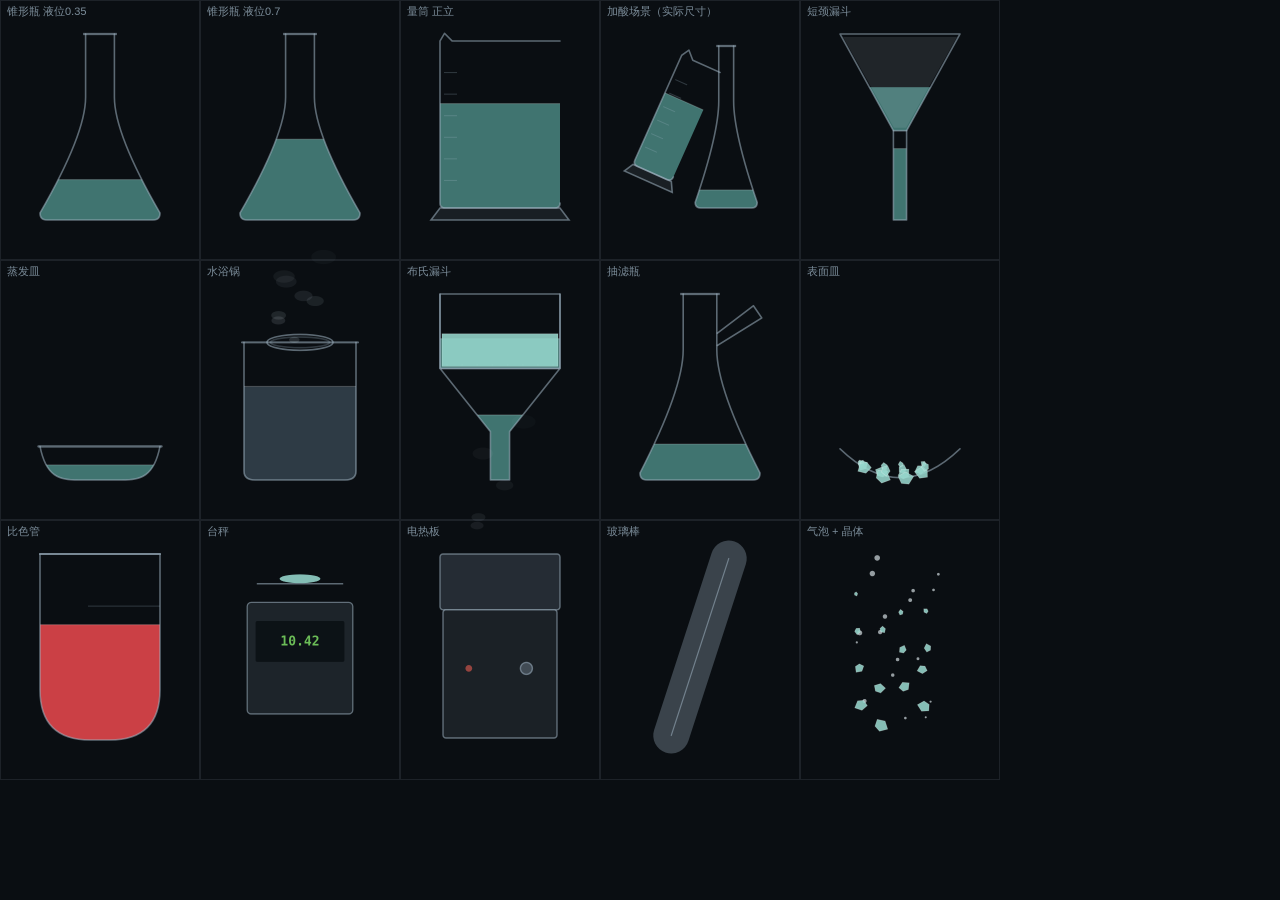
==== _glassware-test.html @ 136e5dd2 "修正玻璃仪器的形状与全部场景构图 按逐件放大的自检页核出九处错误，其中三处是真 bug：  形状   · 锥形瓶：肩部是硬折角；改为平滑圆肩，侧壁近直、平底   · 量筒：管口做成左右对称的 V 形缺" ====
<!DOCTYPE html>
<html lang="zh-CN">
<head>
<meta charset="UTF-8">
<title>璃器皿自检</title>
<style>
  body { margin:0; background:#0a0e12; color:#dde5ec; font-family:"PingFang SC",sans-serif; }
  canvas { display:block; }
</style>
</head>
<body>
<canvas id="cv"></canvas>
<script type="module">
import * as G from './js/glassware.js';

const COLS = 5, CELL_W = 200, CELL_H = 260, ROWS = 3;
const cv = document.getElementById('cv');
const dpr = 2;
cv.width = COLS * CELL_W * dpr;
cv.height = ROWS * CELL_H * dpr;
cv.style.width = (COLS * CELL_W) + 'px';
cv.style.height = (ROWS * CELL_H) + 'px';
const ctx = cv.getContext('2d');
ctx.setTransform(dpr, 0, 0, dpr, 0, 0);
ctx.fillStyle = '#0a0e12';
ctx.fillRect(0, 0, COLS * CELL_W, ROWS * CELL_H);

const LIQ = [110, 200, 190, 0.55];

// 每格画一个器皿：坐标系原点挪到格子左上角
const items = [
  ['锥形瓶 液位0.35', (c, b) => G.conicalFlask(c, b, { liquid: LIQ, level: 0.35 })],
  ['锥形瓶 液位0.7',  (c, b) => G.conicalFlask(c, b, { liquid: LIQ, level: 0.7 })],
  ['量筒 正立',        (c, b) => G.cylinder(c, b, { liquid: LIQ, level: 0.6 })],
  ['加酸场景（实际尺寸）', (c, b) => {
    // 复刻 sims/mohr-salt.js 里 'pour' 那一步的构图与尺寸
    c.save();
    c.translate(b.x + b.w * 0.30, b.y + b.h * 0.46);
    c.rotate(0.42);
    G.cylinder(c, { x: -21, y: -68, w: 42, h: 136 }, { liquid: LIQ, level: 0.62 });
    c.restore();
    G.conicalFlask(c, { x: b.x + b.w * 0.46, y: b.y + 12, w: 62, h: b.h - 24 },
      { liquid: LIQ, level: 0.18 });
  }],
  ['短颈漏斗',         (c, b) => G.funnel(c, b, { liquid: LIQ, level: 0.45, stemLevel: 0.8 })],

  ['蒸发皿',           (c, b) => G.evapDish(c, b, { liquid: LIQ, level: 0.45 })],
  ['水浴锅',           (c, b) => G.waterBath(c, b, { steam: 0.7, t: 1.2, ringW: b.w * 0.55 })],
  ['布氏漏斗',         (c, b) => G.buchner(c, b, { liquid: LIQ, level: 0.4, cake: 0.65, cakeColor: G.MOHR_CRYSTAL_COLOR, dropColor: LIQ, dripping: true })],
  ['抽滤瓶',           (c, b) => G.suctionFlask(c, b, { liquid: LIQ, level: 0.3 })],
  ['表面皿',           (c, b) => G.watchGlass(c, b, { crystal: 0.8, crystalColor: G.MOHR_CRYSTAL_COLOR, t: 1 })],

  ['比色管',           (c, b) => G.comparisonTube(c, b, { liquid: [203, 64, 69, 1], level: 0.62 })],
  ['台秤',             (c, b) => G.balance(c, b, { item: true, itemColor: G.MOHR_CRYSTAL_COLOR, reading: '10.42', tone: 'good' })],
  ['电热板',           (c, b) => G.hotplate(c, b, { heat: 0.8, steam: 0.4, t: 1 })],
  ['玻璃棒',           (c, b) => G.stirringRod(c, b, { angle: 18 })],
  ['气泡 + 晶体',      (c, b) => { G.bubbles(c, b, 1.5, 0.9);
                                   G.crystals(c, { x: b.x + 10, y: b.y + 10, w: b.w - 20, h: b.h - 20 }, 1.5, 0.7, { color: G.MOHR_CRYSTAL_COLOR }); }],
];

items.forEach(([name, fn], i) => {
  const col = i % COLS, row = (i / COLS) | 0;
  const ox = col * CELL_W, oy = row * CELL_H;
  ctx.save();
  ctx.translate(ox, oy);
  // 格子边框
  ctx.strokeStyle = 'rgba(160,180,196,0.12)';
  ctx.strokeRect(0.5, 0.5, CELL_W - 1, CELL_H - 1);
  ctx.font = '11px "PingFang SC", sans-serif';
  ctx.fillStyle = '#7b8c99';
  ctx.textAlign = 'left';
  ctx.fillText(name, 7, 15);
  // 器皿画在格子中下部
  fn(ctx, { x: 40, y: 34, w: CELL_W - 80, h: CELL_H - 74 });
  ctx.restore();
});
</script>
</body>
</html>
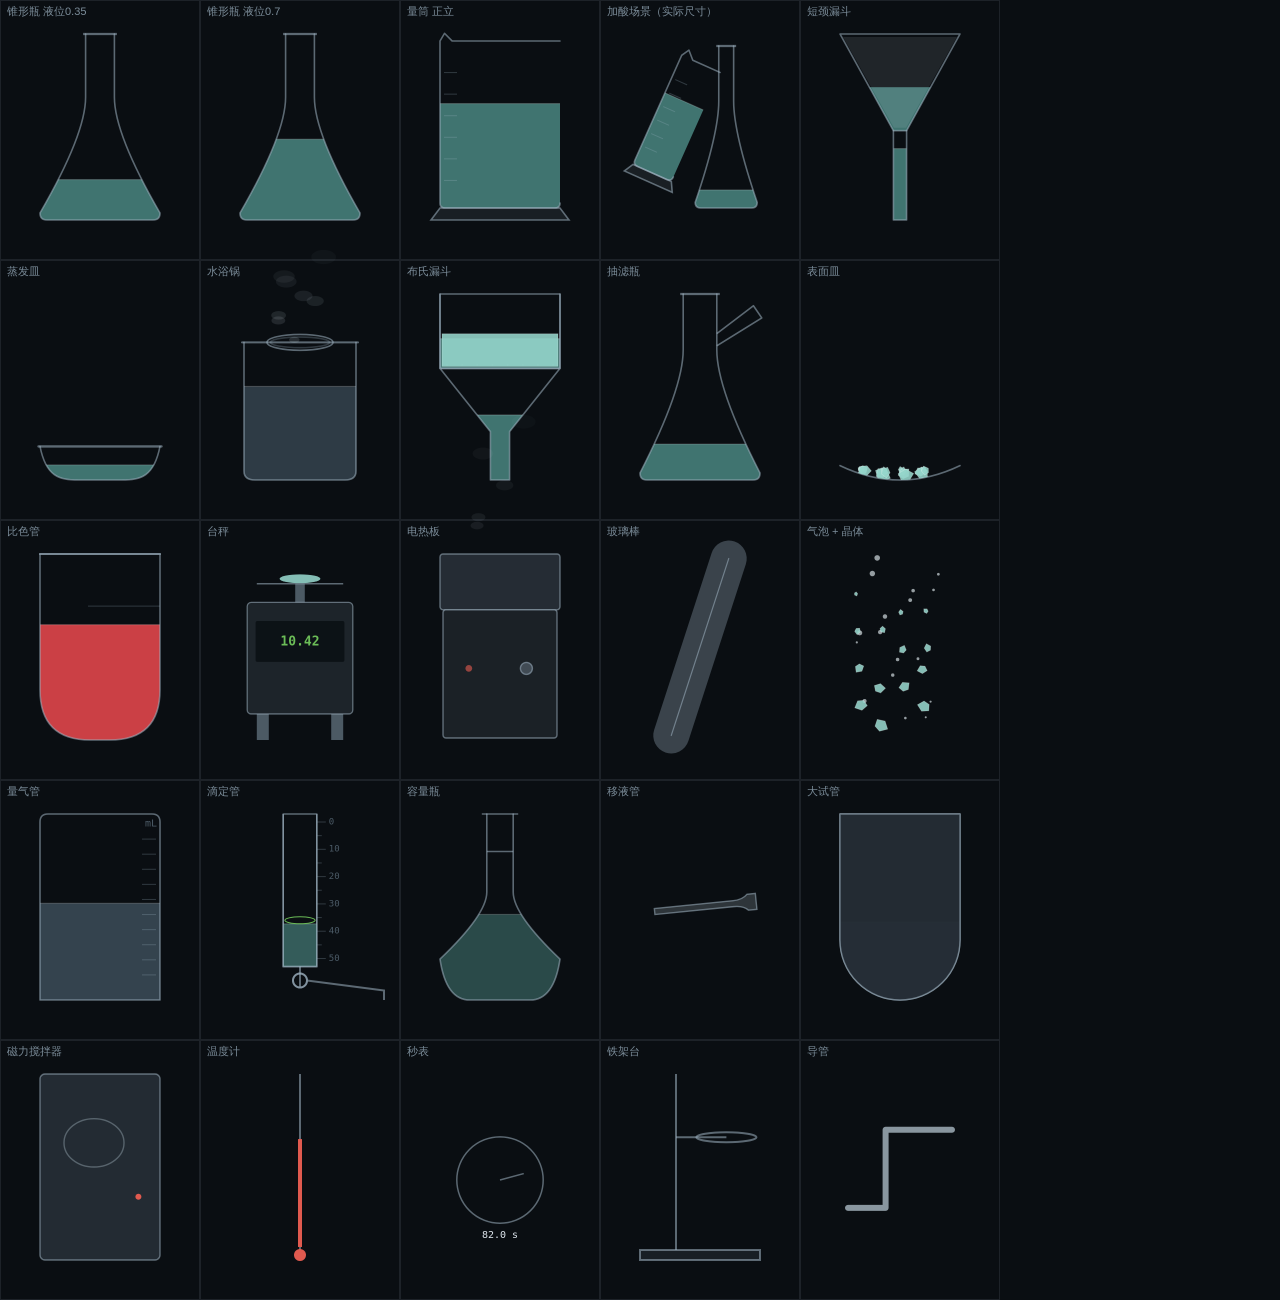
==== commit 6717e210: "补齐 4 个课程实验过程型模拟器，工作台达 23 个 新增（按真实课件逐步还原，均含三层视图与练习模式复盘）： - magnesium-molar  实验二十一 置换法测定镁的摩尔质量 - kinet" ====
--- a/_glassware-test.html
+++ b/_glassware-test.html
@@ -2,7 +2,7 @@
 <html lang="zh-CN">
 <head>
 <meta charset="UTF-8">
-<title>璃器皿自检</title>
+<title>玻璃器皿自检</title>
 <style>
   body { margin:0; background:#0a0e12; color:#dde5ec; font-family:"PingFang SC",sans-serif; }
   canvas { display:block; }
@@ -13,17 +13,9 @@
 <script type="module">
 import * as G from './js/glassware.js';
 
-const COLS = 5, CELL_W = 200, CELL_H = 260, ROWS = 3;
+const COLS = 5, CELL_W = 200, CELL_H = 260;
 const cv = document.getElementById('cv');
 const dpr = 2;
-cv.width = COLS * CELL_W * dpr;
-cv.height = ROWS * CELL_H * dpr;
-cv.style.width = (COLS * CELL_W) + 'px';
-cv.style.height = (ROWS * CELL_H) + 'px';
-const ctx = cv.getContext('2d');
-ctx.setTransform(dpr, 0, 0, dpr, 0, 0);
-ctx.fillStyle = '#0a0e12';
-ctx.fillRect(0, 0, COLS * CELL_W, ROWS * CELL_H);
 
 const LIQ = [110, 200, 190, 0.55];
 
@@ -56,8 +48,30 @@
   ['玻璃棒',           (c, b) => G.stirringRod(c, b, { angle: 18 })],
   ['气泡 + 晶体',      (c, b) => { G.bubbles(c, b, 1.5, 0.9);
                                    G.crystals(c, { x: b.x + 10, y: b.y + 10, w: b.w - 20, h: b.h - 20 }, 1.5, 0.7, { color: G.MOHR_CRYSTAL_COLOR }); }],
+  ['量气管',            (c, b) => G.gasMeasuringTube(c, b, { liquid: [150, 190, 215, 0.30], level: 0.52 })],
+  ['滴定管',            (c, b) => G.burette(c, b, { liquid: [110, 200, 190, 0.42], level: 0.28 })],
+  ['容量瓶',            (c, b) => G.volumetricFlask(c, b, { liquid: [110, 200, 190, 0.32], level: 0.46 })],
+  ['移液管',            (c, b) => G.pipette(c, b, { angle: -0.10 })],
+  ['大试管',            (c, b) => G.testTube(c, b, { liquid: [150, 190, 215, 0.30], level: 0.42 })],
+  ['磁力搅拌器',        (c, b) => G.stirPlate(c, b)],
+  ['温度计',            (c, b) => G.thermometer(c, b)],
+  ['秒表',              (c, b) => G.stopwatch(c, b, { text: '82.0 s' })],
+  ['铁架台',            (c, b) => G.retortStand(c, b, { clamp: { x: b.x + b.w * 0.72, y: b.y + b.h * 0.34, radius: b.w * 0.25 } })],
+  ['导管',              (c, b) => G.tubing(c, [
+    [b.x + 8, b.y + b.h * 0.72], [b.x + b.w * 0.38, b.y + b.h * 0.72],
+    [b.x + b.w * 0.38, b.y + b.h * 0.30], [b.x + b.w - 8, b.y + b.h * 0.30],
+  ], { width: 6 })],
 ];
 
+const ROWS = Math.ceil(items.length / COLS);
+cv.width = COLS * CELL_W * dpr;
+cv.height = ROWS * CELL_H * dpr;
+cv.style.width = (COLS * CELL_W) + 'px';
+cv.style.height = (ROWS * CELL_H) + 'px';
+const ctx = cv.getContext('2d');
+ctx.setTransform(dpr, 0, 0, dpr, 0, 0);
+ctx.fillStyle = '#0a0e12';
+ctx.fillRect(0, 0, COLS * CELL_W, ROWS * CELL_H);
 items.forEach(([name, fn], i) => {
   const col = i % COLS, row = (i / COLS) | 0;
   const ox = col * CELL_W, oy = row * CELL_H;
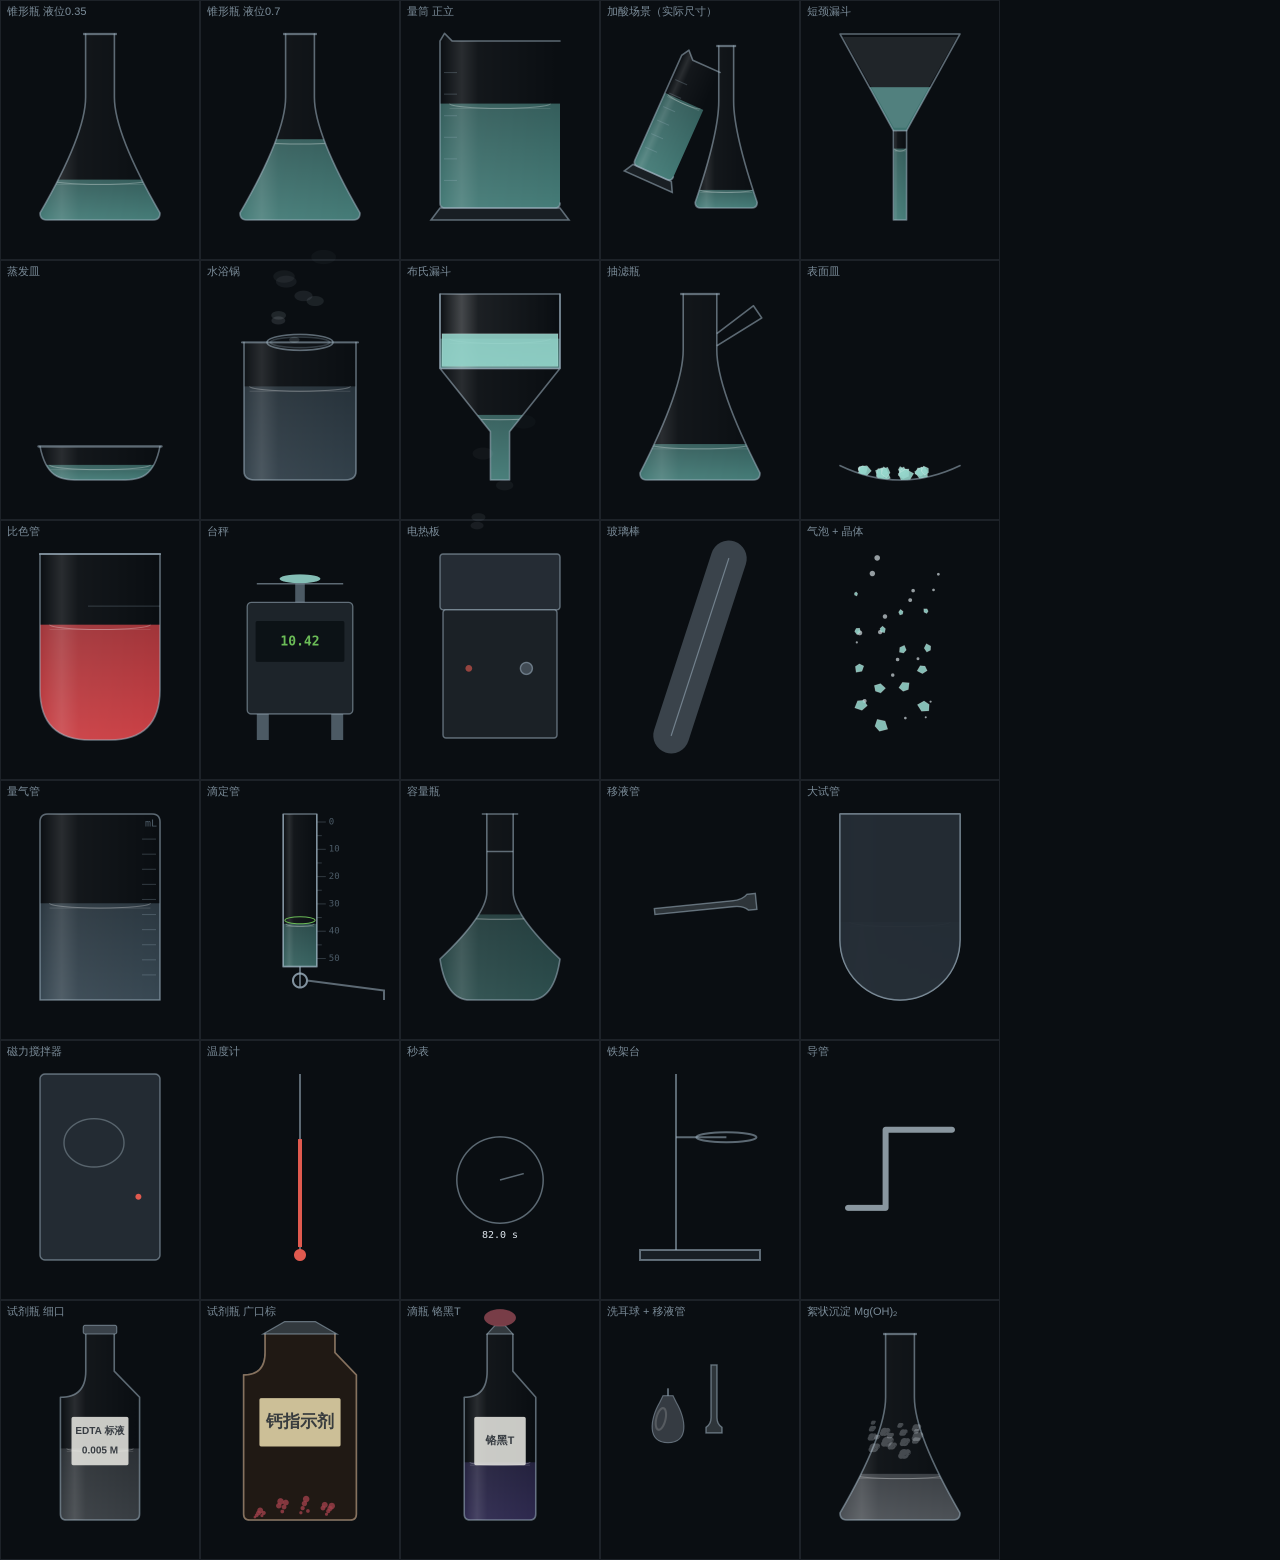
==== commit dace5847: "新增实验 06 水硬度的过程型模拟器 water-hardness，工作台达 24 个 - chem.js：水硬度计量内核（EDTA 标定、两硬度差减、MgO 换算 ×0.7186、德国度分级、金属指" ====
--- a/_glassware-test.html
+++ b/_glassware-test.html
@@ -61,6 +61,22 @@
     [b.x + 8, b.y + b.h * 0.72], [b.x + b.w * 0.38, b.y + b.h * 0.72],
     [b.x + b.w * 0.38, b.y + b.h * 0.30], [b.x + b.w - 8, b.y + b.h * 0.30],
   ], { width: 6 })],
+
+  ['试剂瓶 细口',      (c, b) => G.reagentBottle(c, b, {
+    liquid: [222, 232, 240, 0.20], level: 0.62, label: ['EDTA 标液', '0.005 M'] })],
+  ['试剂瓶 广口棕',    (c, b) => G.reagentBottle(c, b, {
+    shape: 'wide', solid: [168, 62, 84, 0.78], level: 0.45,
+    label: ['钙指示剂'], labelTone: 'amber', cap: 'stopper', brown: true })],
+  ['滴瓶 铬黑T',       (c, b) => G.reagentBottle(c, b, {
+    shape: 'drop', liquid: [70, 60, 120, 0.55], level: 0.50, label: ['铬黑T'] })],
+  ['洗耳球 + 移液管',  (c, b) => {
+    G.washBulb(c, { x: b.x + 6, y: b.y + b.h * 0.30, w: 44, h: 53 }, { squeeze: 0.4 });
+    G.pipette(c, { x: b.x + 34, y: b.y + b.h * 0.26, w: b.w - 40, h: 26 }, { angle: Math.PI / 2 });
+  }],
+  ['絮状沉淀 Mg(OH)₂', (c, b) => {
+    G.conicalFlask(c, b, { liquid: [214, 220, 228, 0.30], level: 0.40 });
+    G.precipitateFlocs(c, { x: b.x + b.w * 0.22, y: b.y + b.h * 0.42, w: b.w * 0.56, h: b.h * 0.52 }, 1.5, 0.8);
+  }],
 ];
 
 const ROWS = Math.ceil(items.length / COLS);
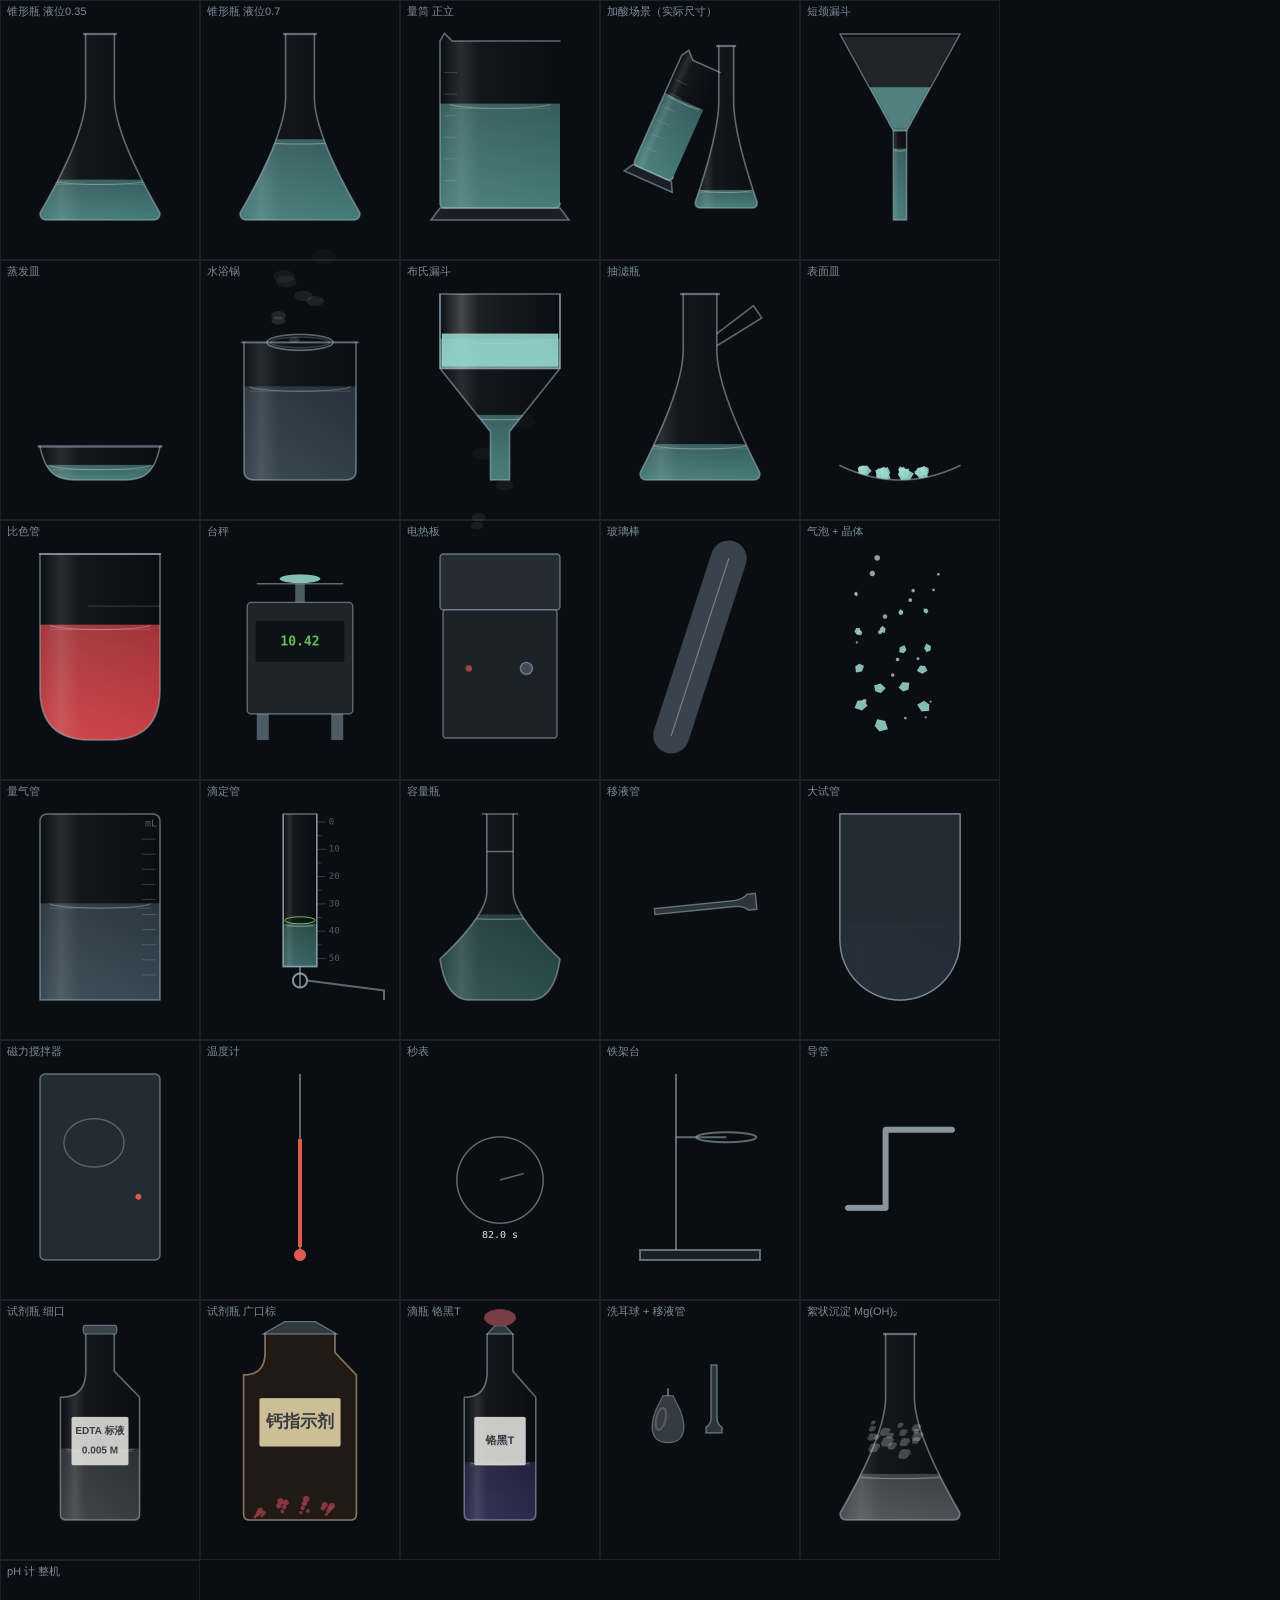
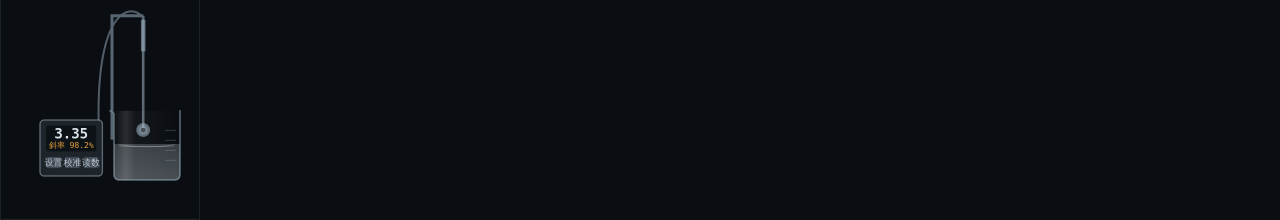
==== commit 793f97d7: "新增实验 07 pH 法测醋酸电离常数的过程型模拟器 ph-acetic，工作台达 25 个 - chem.js：NaOH 标定、HAc 浓度、精确电离平衡、Ka 反算（含近似式对比）、pH 计读数模" ====
--- a/_glassware-test.html
+++ b/_glassware-test.html
@@ -77,6 +77,10 @@
     G.conicalFlask(c, b, { liquid: [214, 220, 228, 0.30], level: 0.40 });
     G.precipitateFlocs(c, { x: b.x + b.w * 0.22, y: b.y + b.h * 0.42, w: b.w * 0.56, h: b.h * 0.52 }, 1.5, 0.8);
   }],
+  ['pH 计 整机', (c, b) => {
+    G.beaker(c, { x: b.x + 74, y: b.y + b.h - 92, w: 66, h: 92 }, { liquid: [214, 226, 238, 0.28], level: 0.52 });
+    G.phMeter(c, { x: b.x, y: b.y + 4, w: b.w, h: b.h - 8 }, { reading: '3.35', slopePct: 98.2, bulbY: b.y + b.h - 46 });
+  }],
 ];
 
 const ROWS = Math.ceil(items.length / COLS);
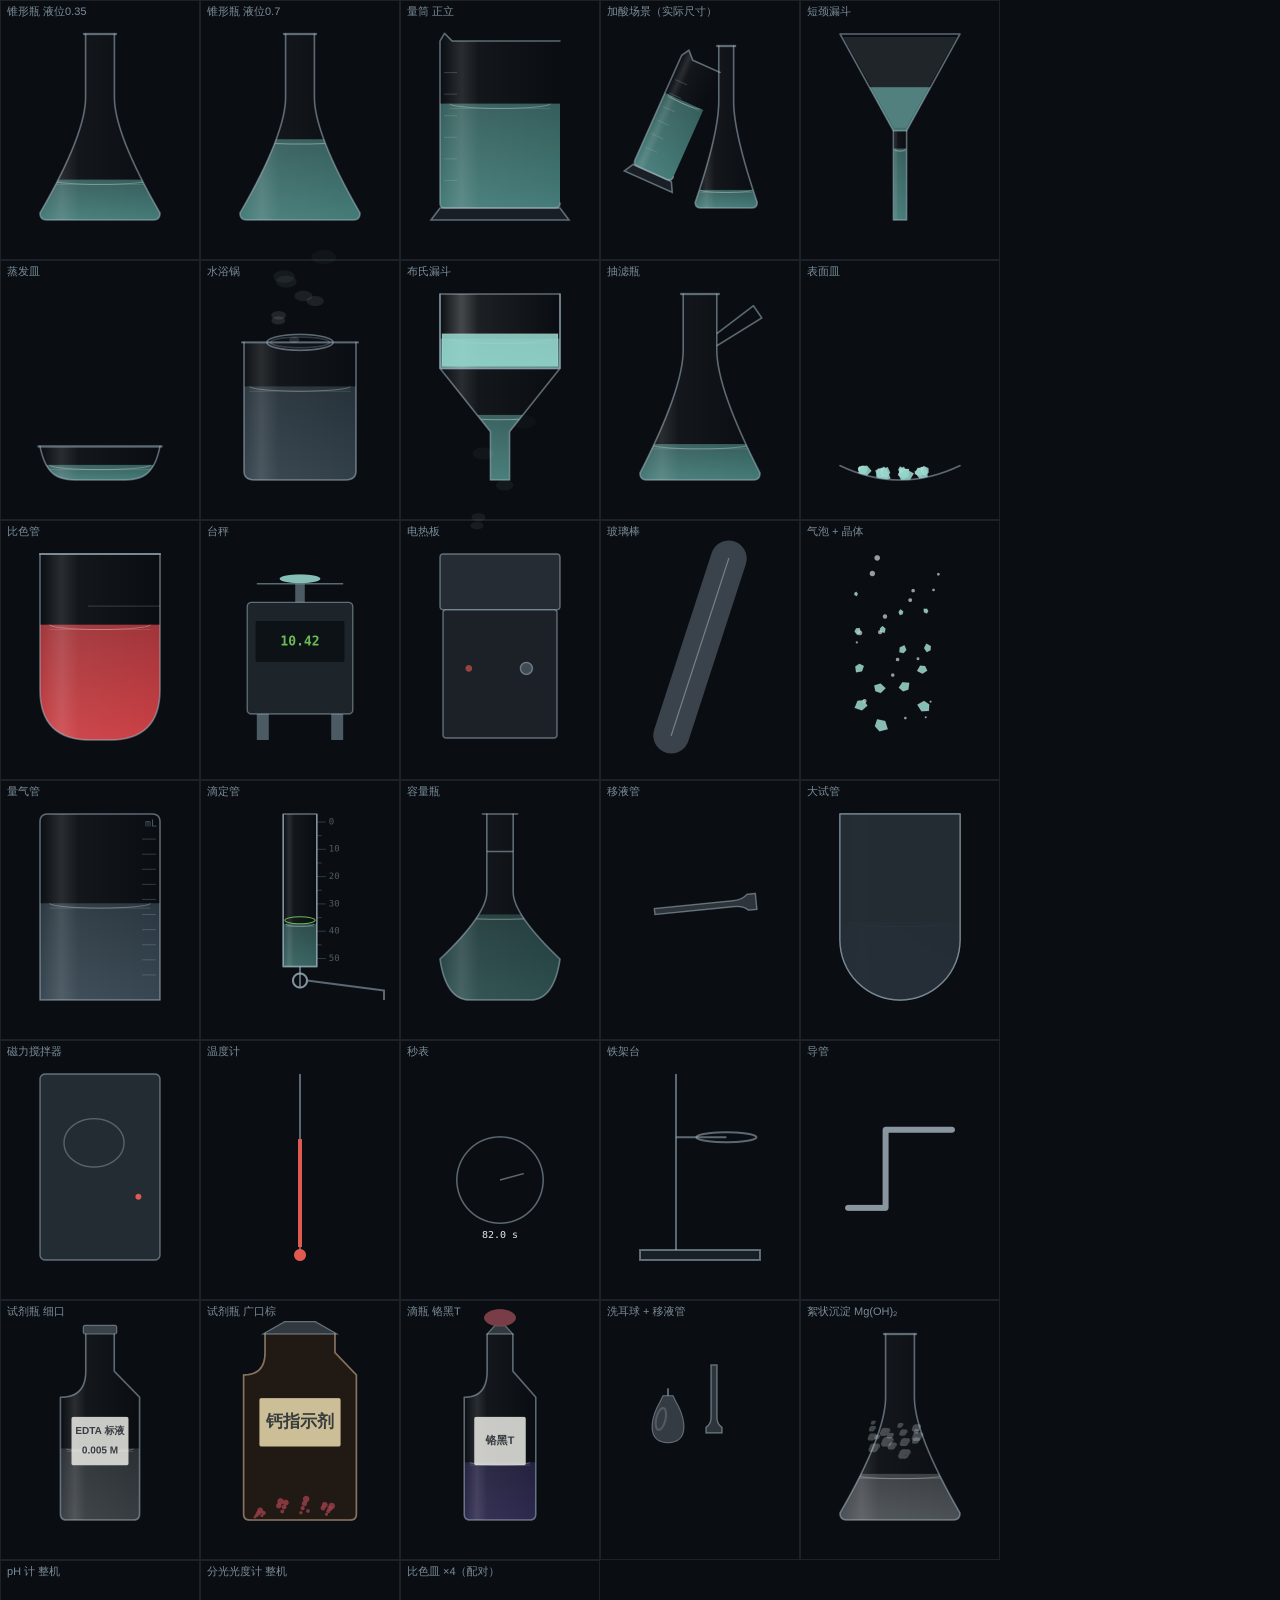
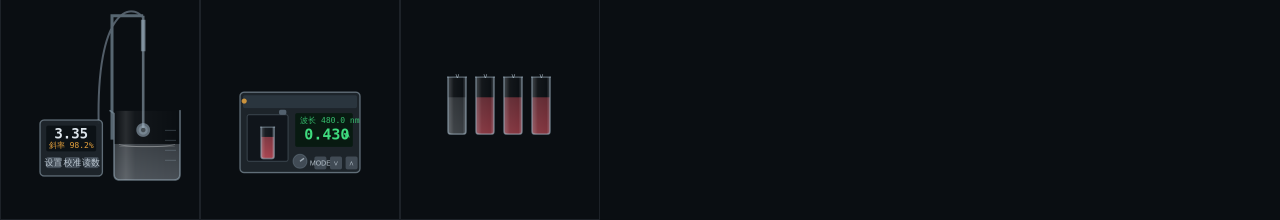
==== commit 184bd5f9: "新增实验 09 Fe³⁺ 含量测定的过程型模拟器 fe3-spec，工作台达 26 个 - chem.js：标准系列、教学标定谱形、临界 pH（14+⅓·lg(Ksp/[Fe³⁺])）、linearF" ====
--- a/_glassware-test.html
+++ b/_glassware-test.html
@@ -81,6 +81,16 @@
     G.beaker(c, { x: b.x + 74, y: b.y + b.h - 92, w: 66, h: 92 }, { liquid: [214, 226, 238, 0.28], level: 0.52 });
     G.phMeter(c, { x: b.x, y: b.y + 4, w: b.w, h: b.h - 8 }, { reading: '3.35', slopePct: 98.2, bulbY: b.y + b.h - 46 });
   }],
+  ['分光光度计 整机', (c, b) => G.spectrophotometer(c,
+    { x: b.x, y: b.y + b.h * 0.24, w: b.w, h: b.h * 0.72 },
+    { wavelength: 480, reading: '0.430', cell: [214, 78, 92, 0.7] })],
+  ['比色皿 ×4（配对）', (c, b) => {
+    const y0 = b.y + b.h * 0.42;
+    for (let i = 0; i < 4; i++) {
+      G.cuvette(c, { x: b.x + 8 + i * 28, y: y0, w: 18, h: 62 },
+        { liquid: i === 0 ? [225, 232, 238, 0.2] : [214, 78, 92, 0.55] });
+    }
+  }],
 ];
 
 const ROWS = Math.ceil(items.length / COLS);
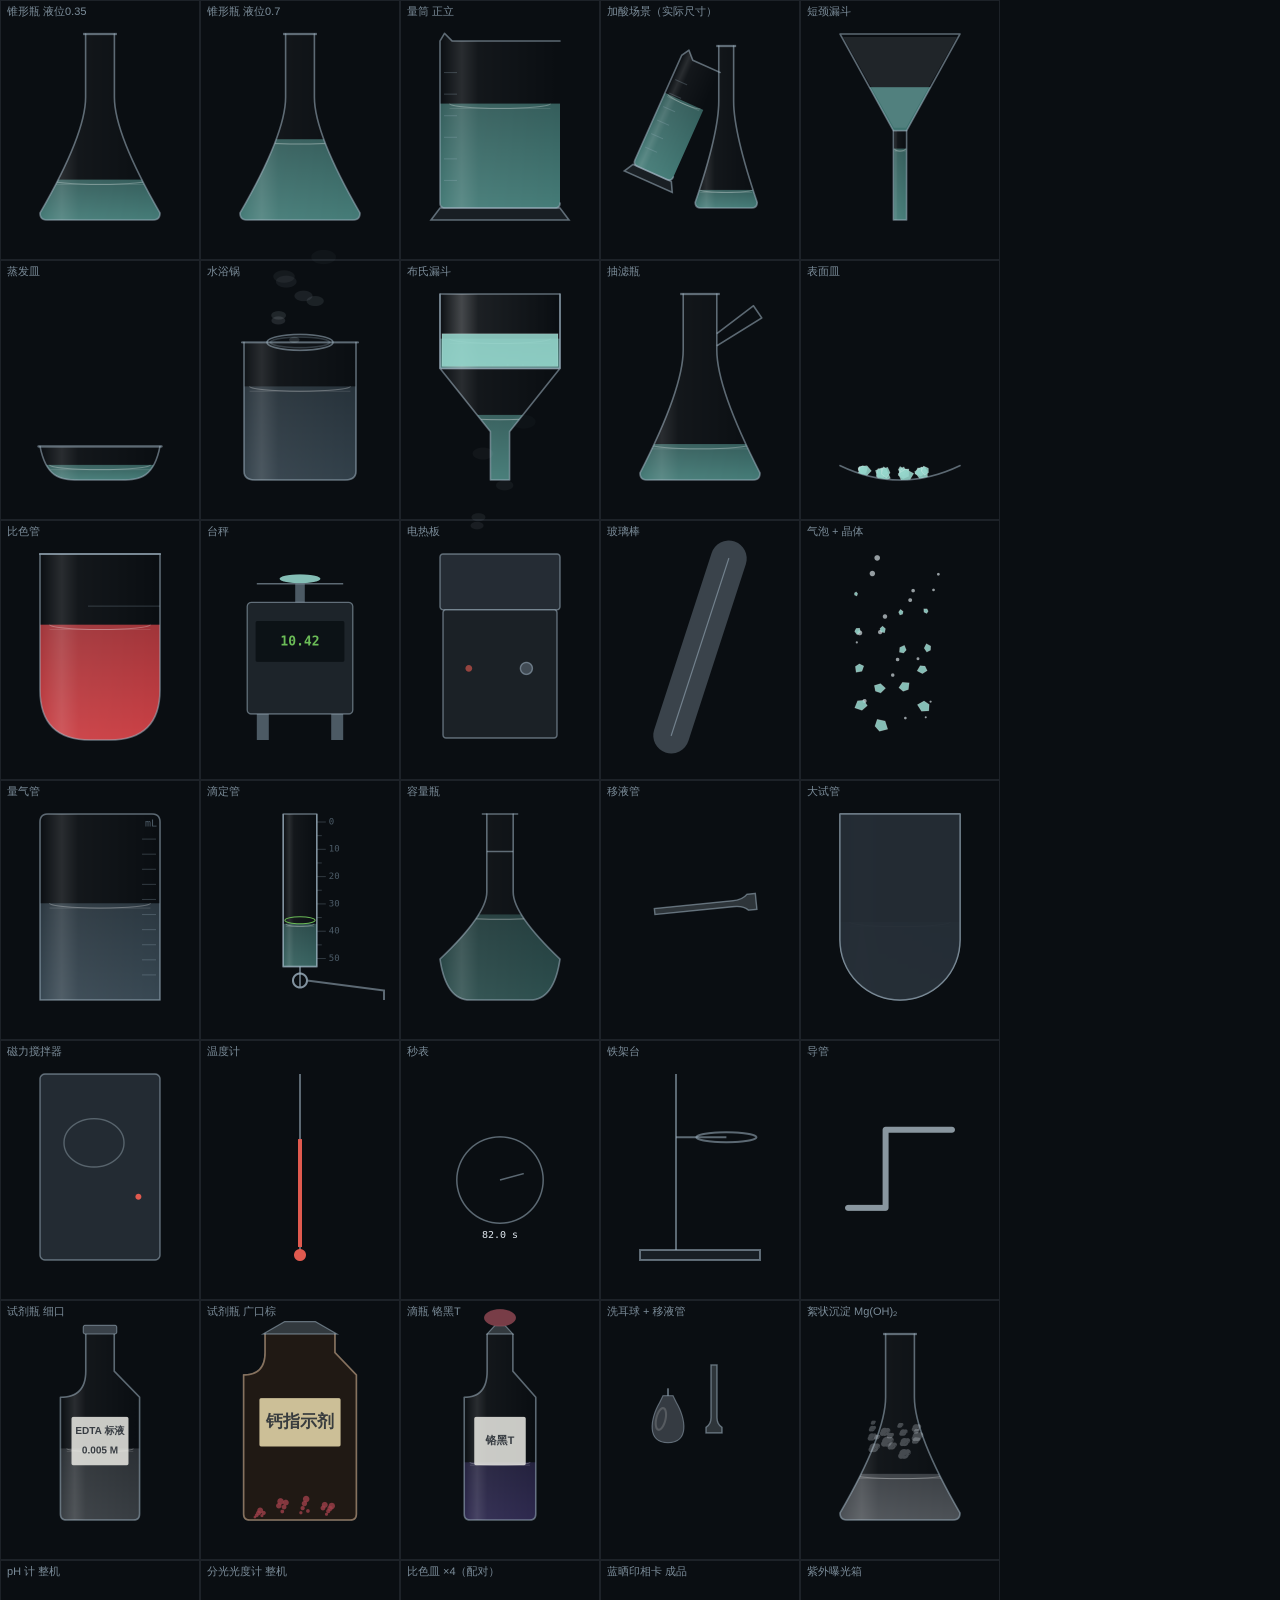
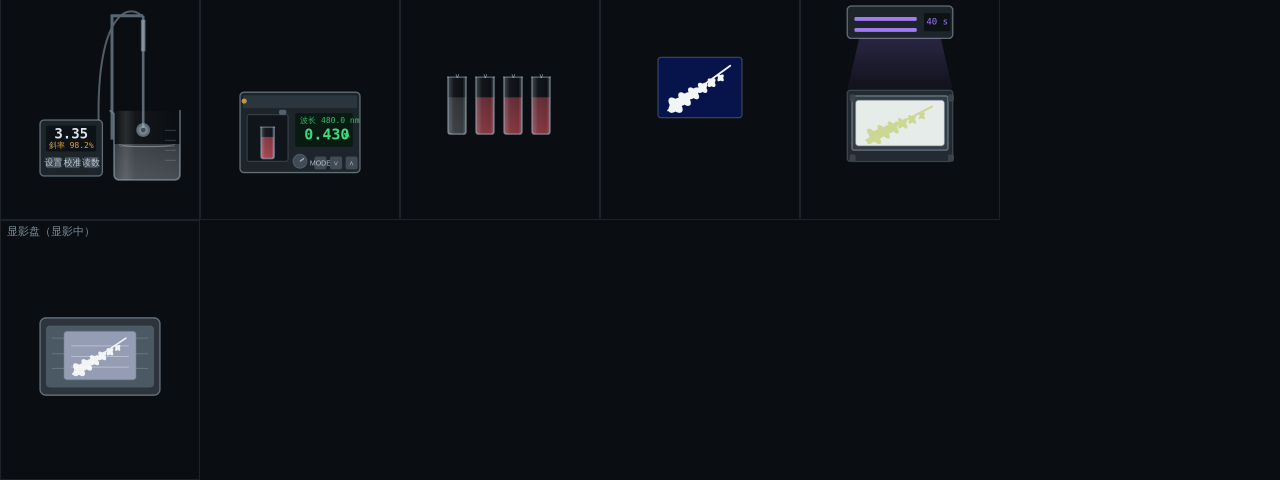
==== commit 73548607: "新增实验 08 蓝晒印相的过程型模拟器 cyanotype，工作台达 27 个 - chem.js：产率（6.3 g 复现）、光解分数 1−exp(−剂量/12)、普鲁士蓝三通道色模型、普鲁士白 - " ====
--- a/_glassware-test.html
+++ b/_glassware-test.html
@@ -91,6 +91,14 @@
         { liquid: i === 0 ? [225, 232, 238, 0.2] : [214, 78, 92, 0.55] });
     }
   }],
+  ['蓝晒印相卡 成品', (c, b) => G.cyanotypePrint(c,
+    { x: b.x + 18, y: b.y + b.h * 0.34, w: b.w - 36, h: (b.w - 36) * 0.72 },
+    { state: 'washed', density: 0.96, oxidized: 1 })],
+  ['紫外曝光箱', (c, b) => G.uvExposureBox(c, { x: b.x, y: b.y + 12, w: b.w, h: b.h - 24 },
+    { on: true, seconds: 40 })],
+  ['显影盘（显影中）', (c, b) => G.developTray(c,
+    { x: b.x, y: b.y + b.h * 0.26, w: b.w, h: b.h * 0.52 },
+    { density: 0.9, oxidized: 0.4, t: 1.2 })],
 ];
 
 const ROWS = Math.ceil(items.length / COLS);
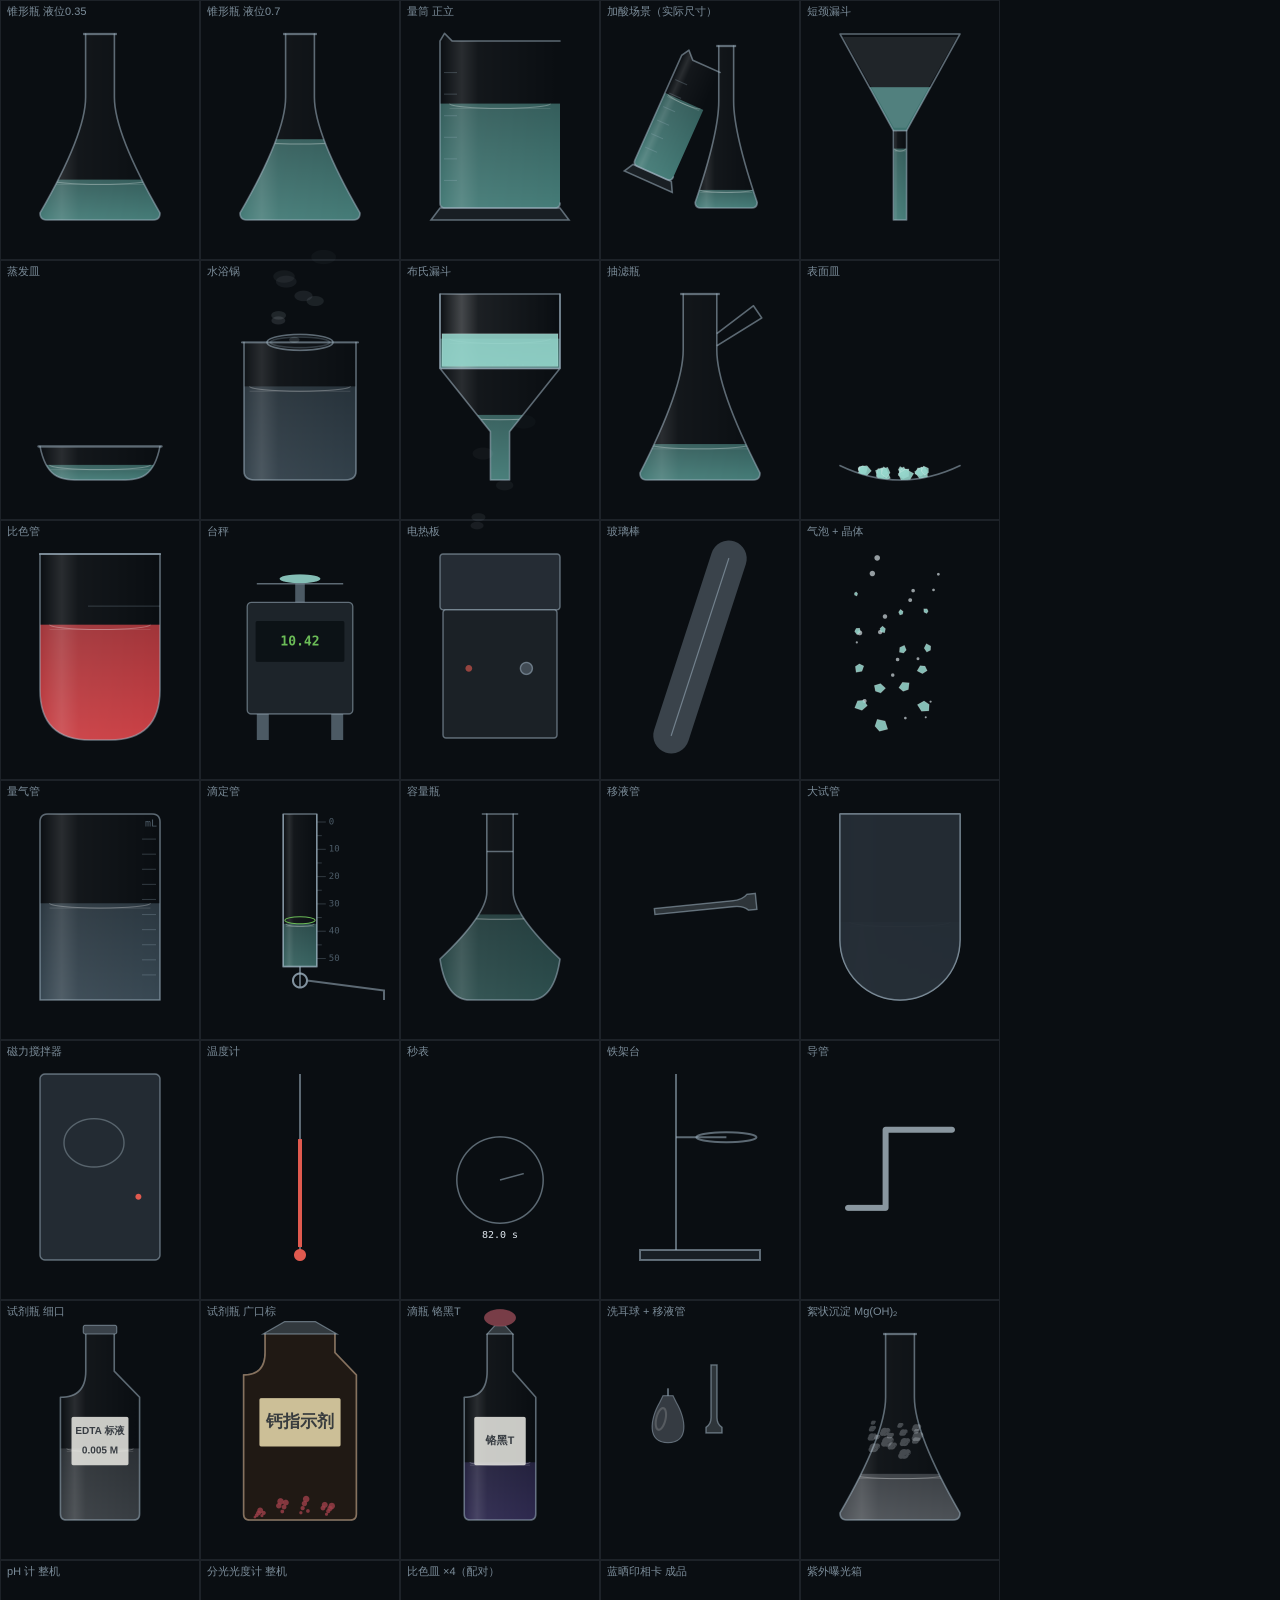
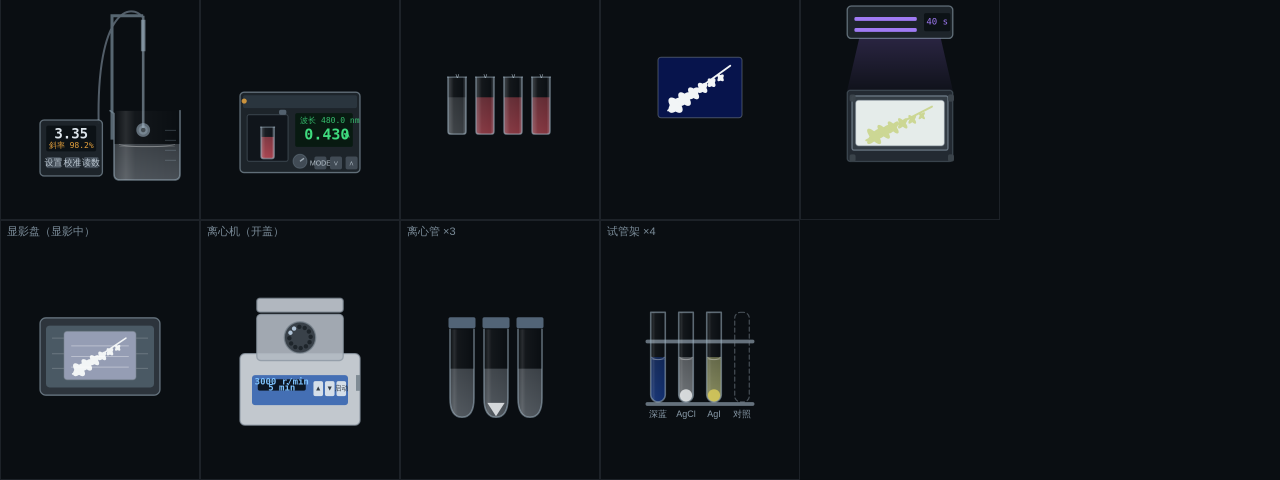
==== commit 8b30dcf9: "新增实验 10 配合物的生成与性质的过程型模拟器 complex-chem，Phase 2b 5/5 完成，工作台达 28 个 - chem.js：稳定常数/Ksp 表、silverHalideDis" ====
--- a/_glassware-test.html
+++ b/_glassware-test.html
@@ -99,6 +99,22 @@
   ['显影盘（显影中）', (c, b) => G.developTray(c,
     { x: b.x, y: b.y + b.h * 0.26, w: b.w, h: b.h * 0.52 },
     { density: 0.9, oxidized: 0.4, t: 1.2 })],
+  ['离心机（开盖）', (c, b) => G.centrifuge(c, { x: b.x, y: b.y + b.h * 0.30, w: b.w, h: b.h * 0.62 },
+    { open: true, rpm: 3000, minutes: 5, spinning: true, t: 1.5 })],
+  ['离心管 ×3', (c, b) => {
+    for (let i = 0; i < 3; i++) {
+      G.centrifugeTube(c, { x: b.x + 10 + i * 34, y: b.y + b.h * 0.34, w: 24, h: 100 },
+        { liquid: [214, 226, 238, 0.3], level: 0.6, pellet: i === 1 ? 0.9 : 0, pelletColor: [236, 238, 240, 0.95] });
+    }
+  }],
+  ['试管架 ×4', (c, b) => G.testTubeRack(c, { x: b.x + 4, y: b.y + b.h * 0.28, w: b.w - 8, h: b.h * 0.56 }, {
+    tubes: [
+      { liquid: [20, 60, 150, 0.65], level: 0.5, label: '深蓝' },
+      { liquid: [235, 240, 244, 0.4], level: 0.5, solid: [240, 242, 244, 1], solidLevel: 0.8, label: 'AgCl' },
+      { liquid: [216, 220, 140, 0.55], level: 0.5, solid: [222, 208, 90, 1], solidLevel: 0.8, label: 'AgI' },
+      { dashed: true, label: '对照' },
+    ],
+  })],
 ];
 
 const ROWS = Math.ceil(items.length / COLS);
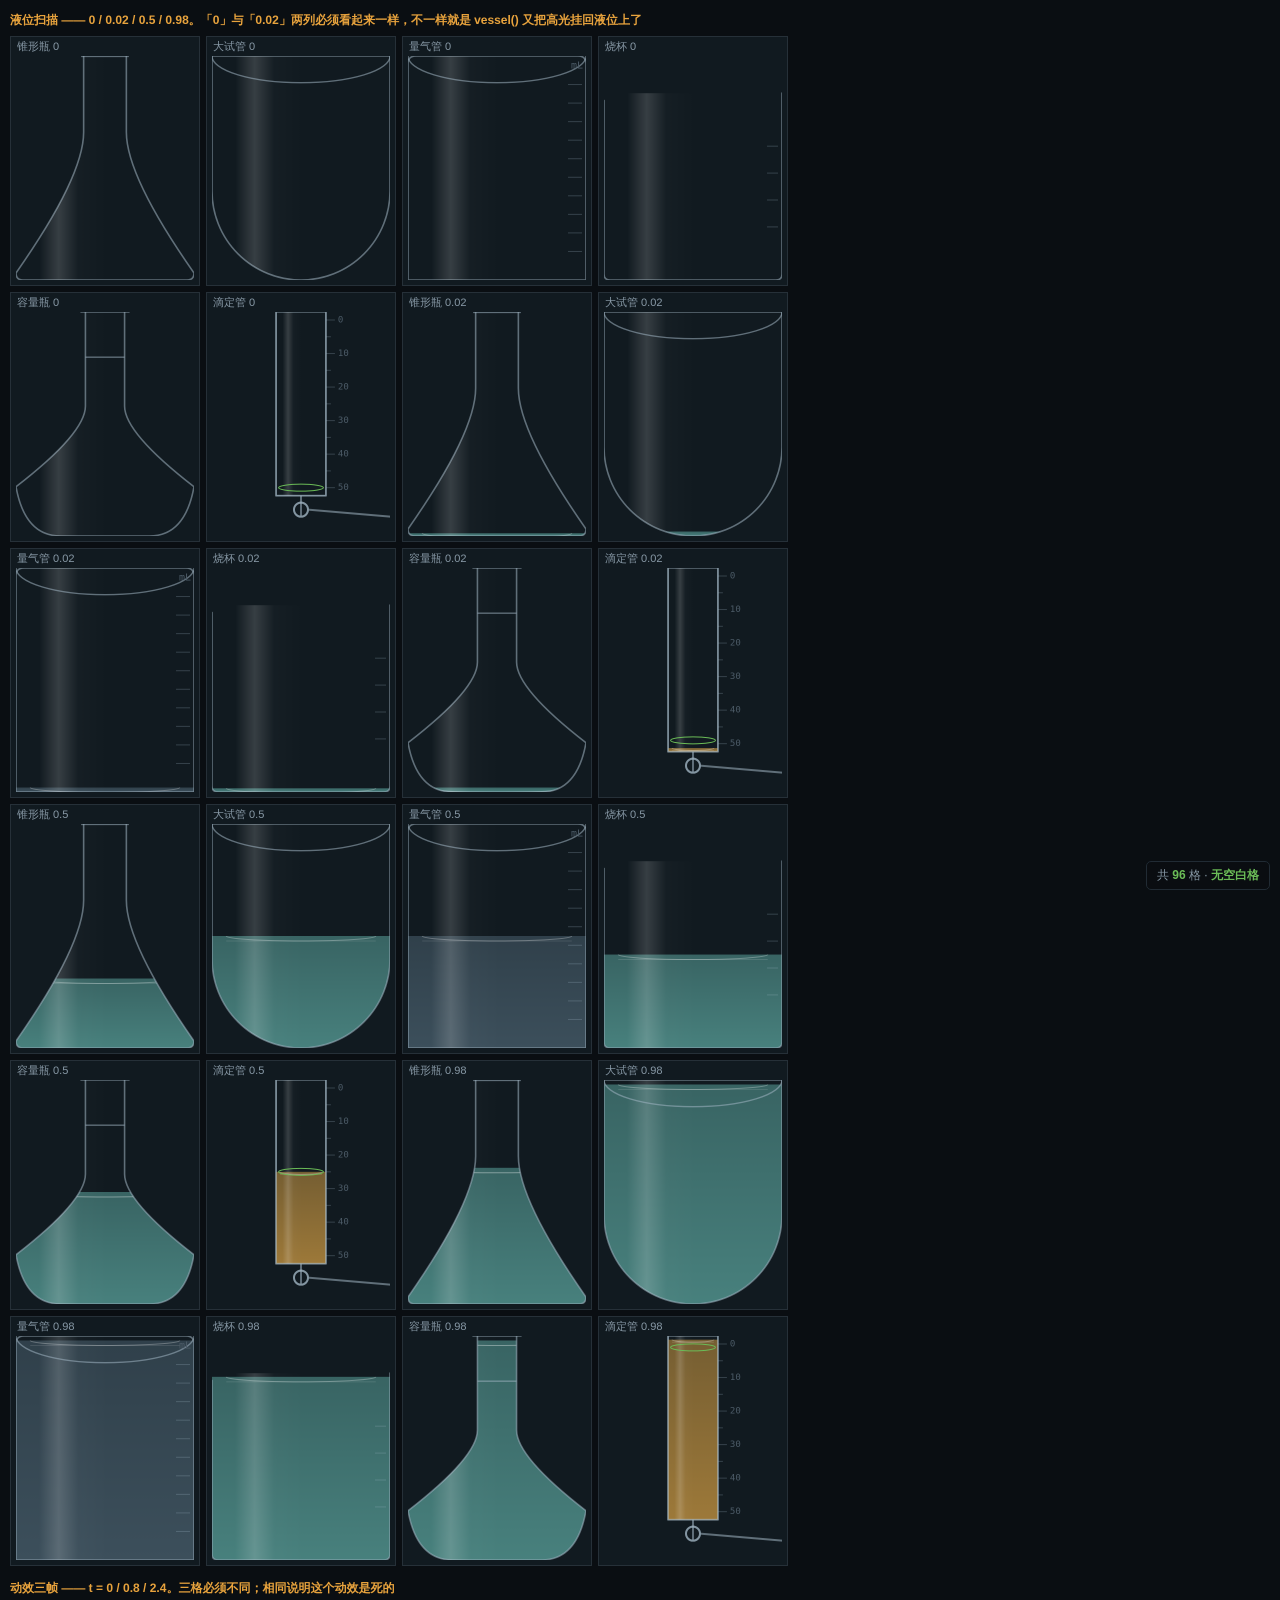
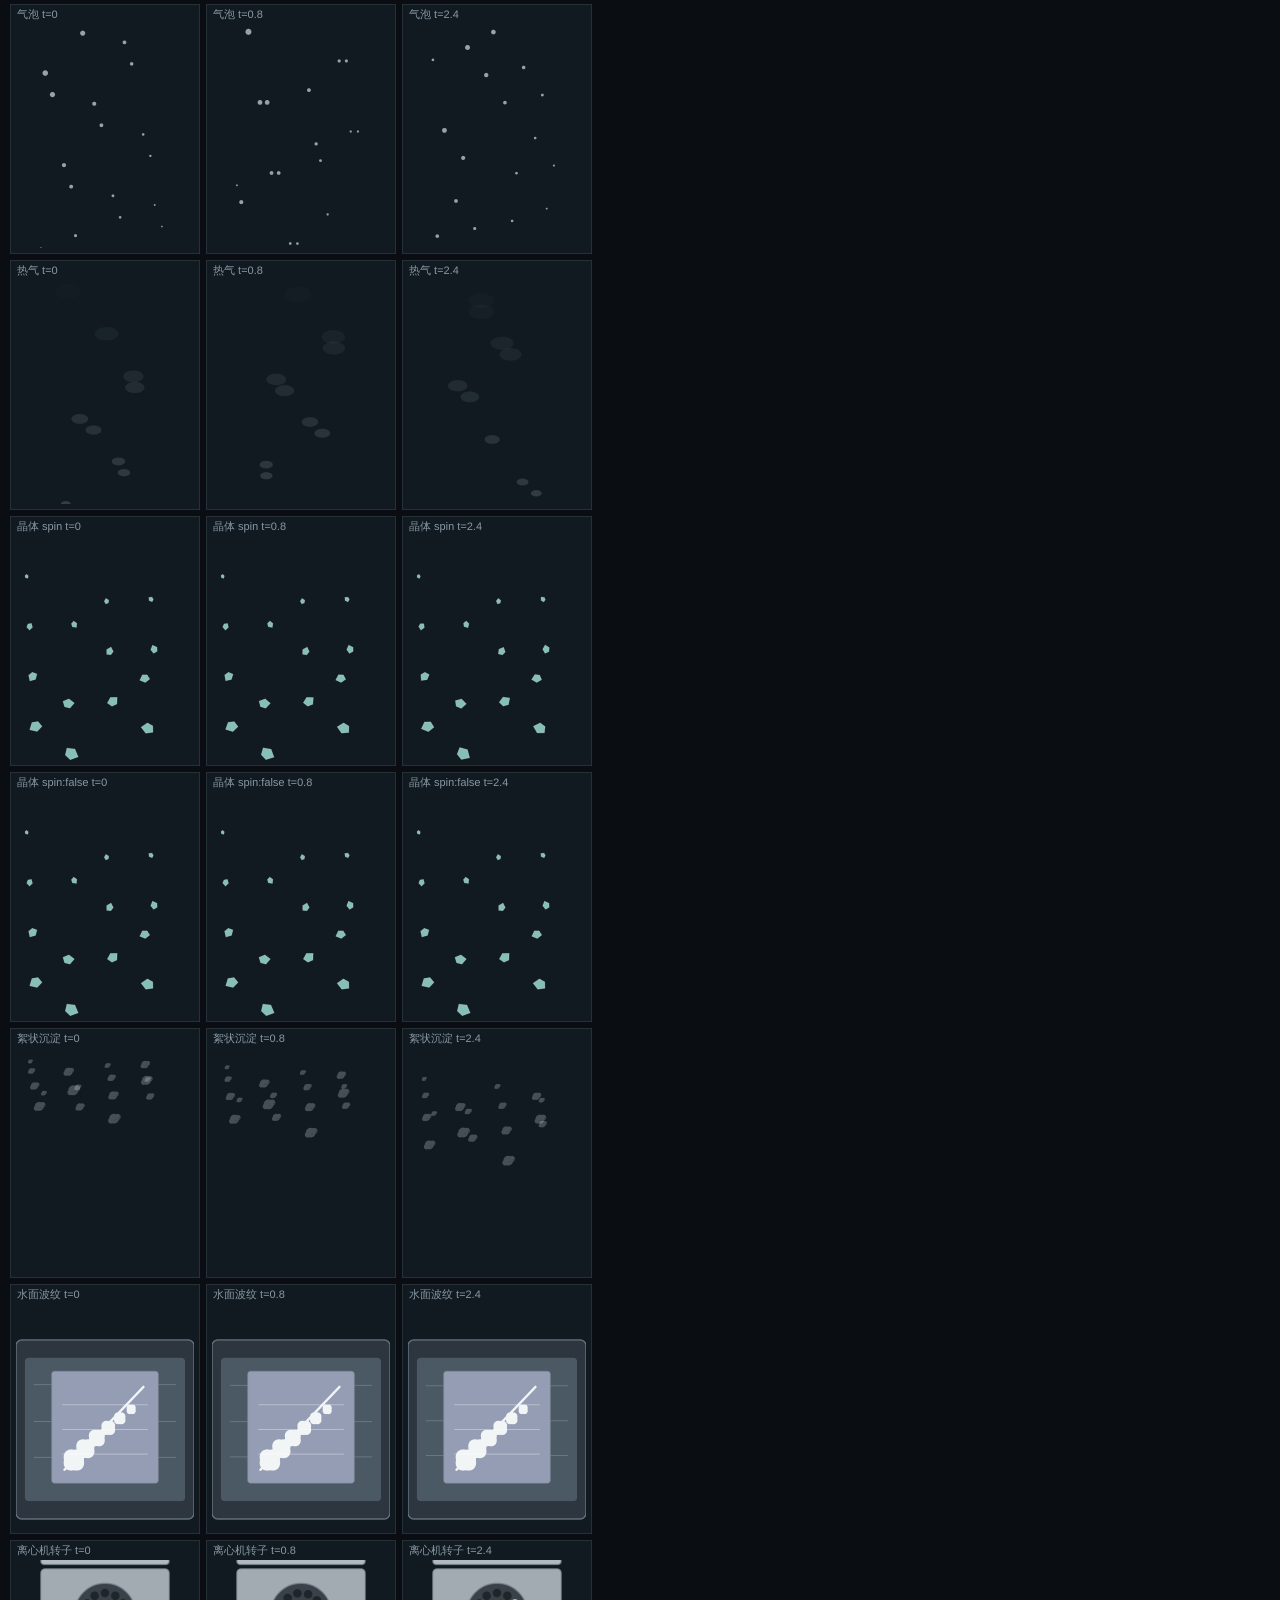
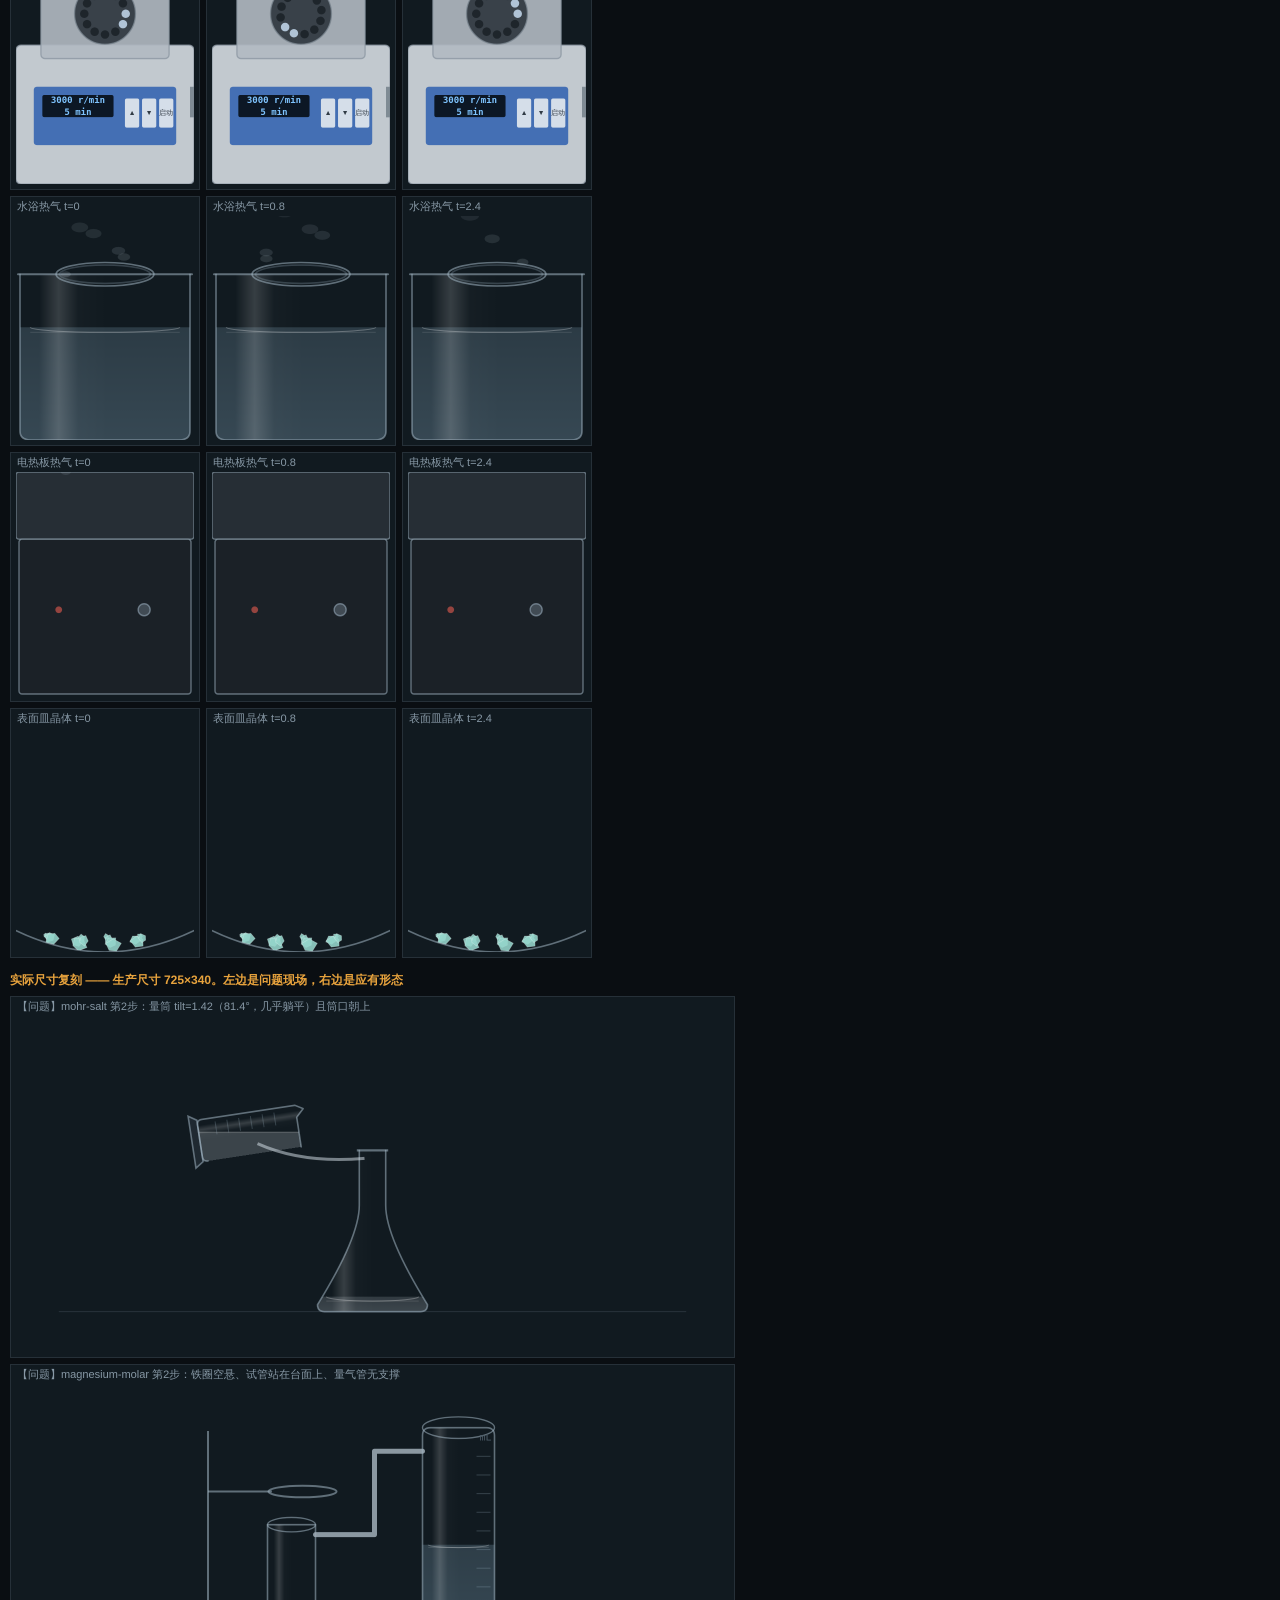
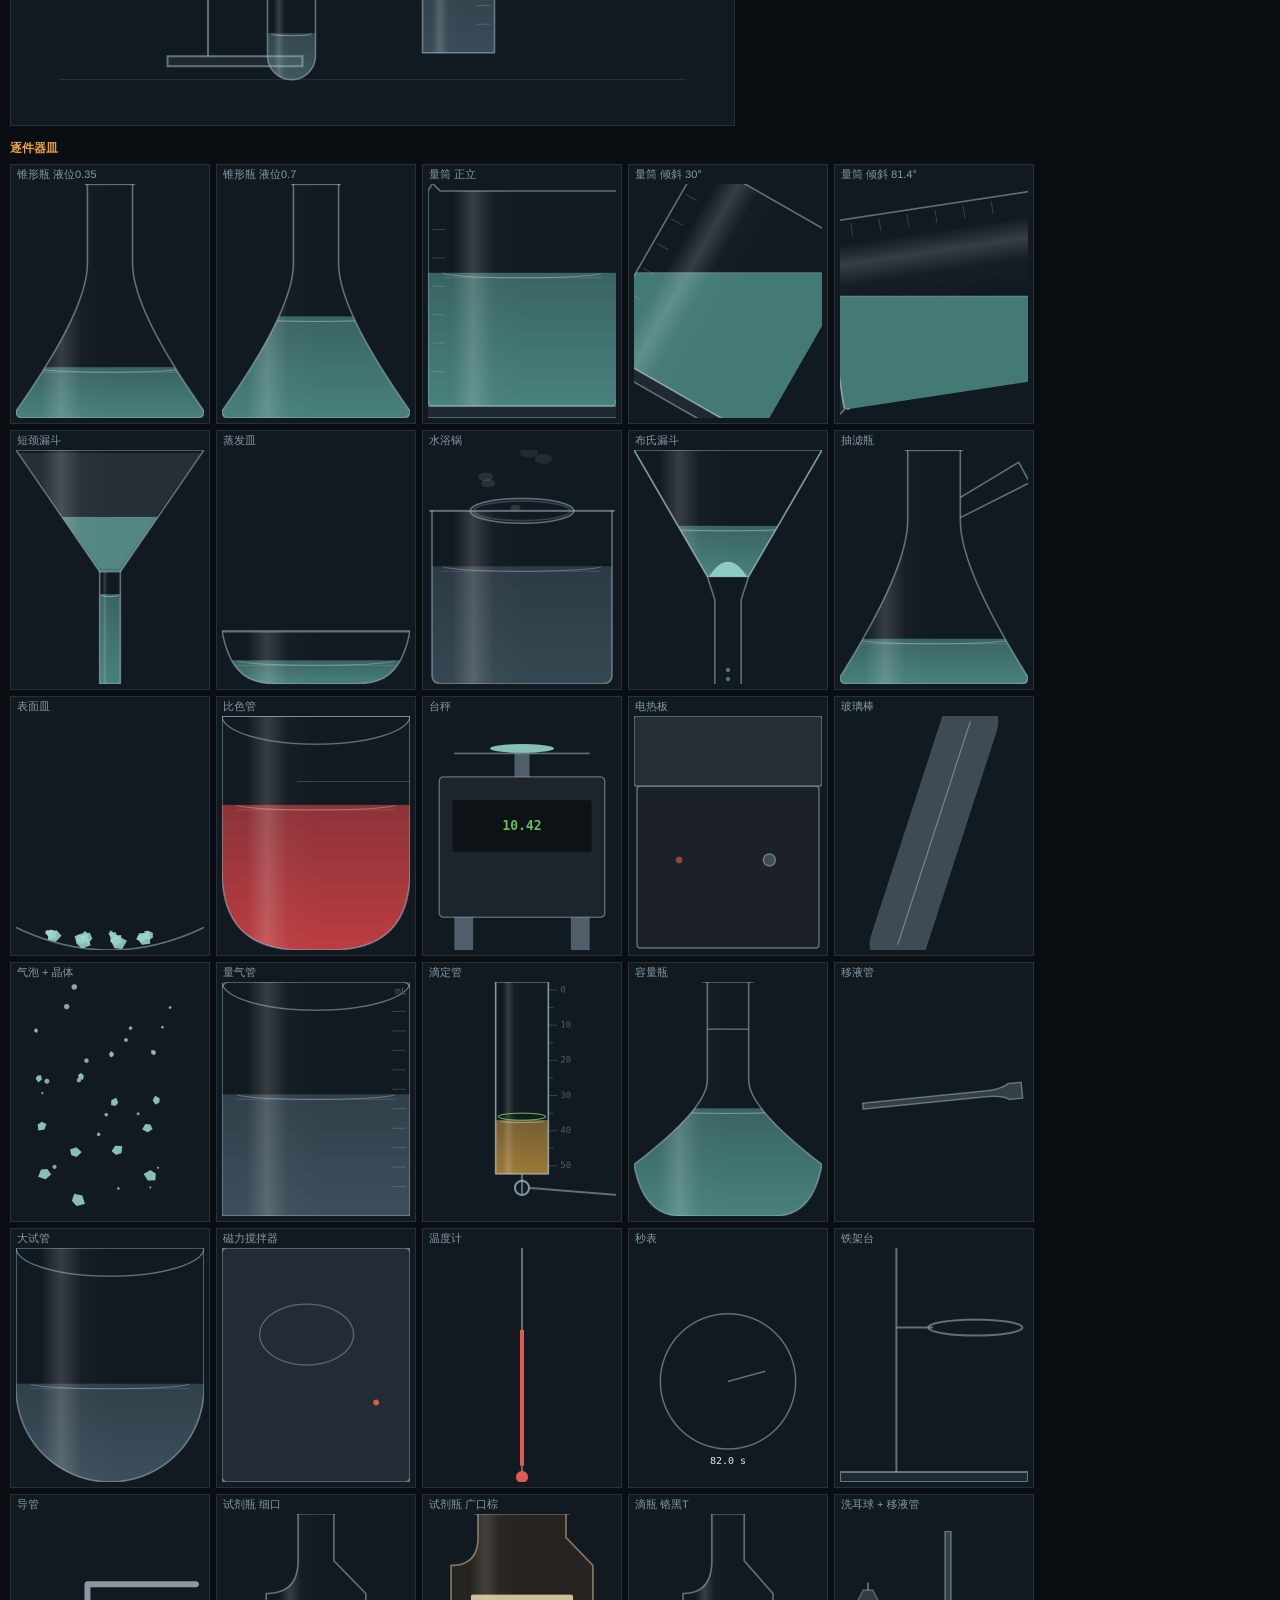
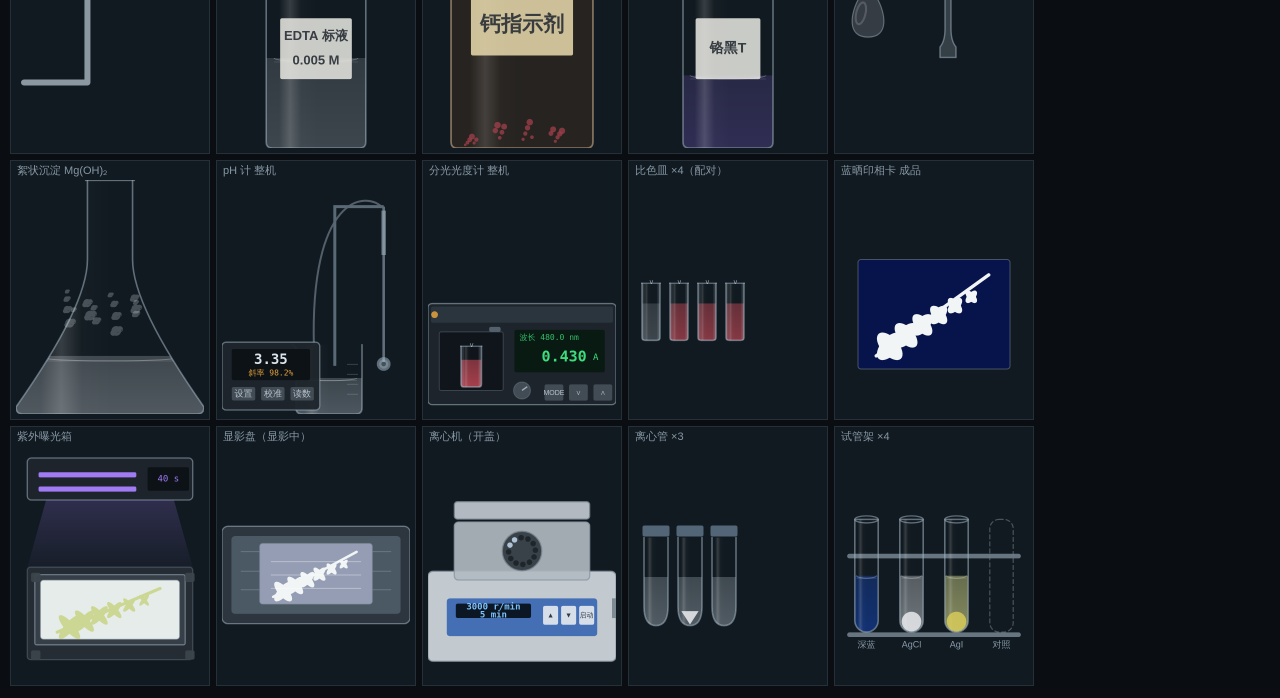
==== commit 6b725410: "示意图改造：准确性核对 + 玻璃质感 + 动效，并建三层自检与自动检查器 按课件逐个核对装置图，修掉四类问题：  准确性（对照课件 PDF 原页） - 置换法测镁：整套装置补上漏斗（课件第 3 号部件" ====
--- a/_glassware-test.html
+++ b/_glassware-test.html
@@ -6,142 +6,296 @@
 <style>
   body { margin:0; background:#0a0e12; color:#dde5ec; font-family:"PingFang SC",sans-serif; }
   canvas { display:block; }
+  #stat { position:fixed; right:10px; bottom:10px; z-index:5; font-size:12px;
+          background:rgba(10,14,18,.9); border:1px solid #212b34; border-radius:5px;
+          padding:5px 10px; color:#8798a5; }
+  #stat b { color:#6bbc57; } #stat .bad { color:#e05a4f; }
 </style>
 </head>
 <body>
 <canvas id="cv"></canvas>
+<div id="stat"></div>
 <script type="module">
+/*
+ * 器皿级自检 —— 看「单个器皿画得对不对」。
+ *
+ * 三个分工（别混用）：
+ *   本页            器皿形状、液位、动效形状 —— 逐件放大，看得出边界情况
+ *   _scenes-all.html 构图与对齐 —— 98 个场景同屏、可冻结 t、可断言
+ *   _scenes-test.html 真机 —— 真 CSS、真尺寸、窄屏断点
+ *
+ * 本页**不跑 rAF**：所有动效都喂固定的 t 值。固定值才能截图比对，
+ * 也才能看出一个动效的「起—中—末」形状对不对。
+ */
 import * as G from './js/glassware.js';
 
-const COLS = 5, CELL_W = 200, CELL_H = 260;
+const LIQ = [110, 200, 190, 0.55];
+const WARM = [226, 168, 70, 0.62];
+const RED = [203, 64, 69, 0.85];
+
+// 动效三帧。0 是起点、0.8 走了一小段、2.4 已进入稳态。
+const PHASES = [0, 0.8, 2.4];
+// 液位扫描。「0.02」这一列是 P2（vessel 空腔改造）的验收工具：
+// 现在它看起来像「装了黑色液体」，改完应该读作「玻璃」。
+const LEVELS = [0, 0.02, 0.5, 0.98];
+
+const SECTIONS = [];
+
+/* ---------- 1. 液位扫描 ---------- */
+SECTIONS.push({
+  // 回归护栏：改 vessel() 前，0 与 0.02 两列**看起来必须一样**。
+  // 曾经它们差一整层高光——0.02 那列读作「装了黑色液体」。
+  title: '液位扫描 —— 0 / 0.02 / 0.5 / 0.98。「0」与「0.02」两列必须看起来一样，不一样就是 vessel() 又把高光挂回液位上了',
+  cellW: 190, cellH: 250, cols: 4,
+  items: LEVELS.flatMap(lv => [
+    [`锥形瓶 ${lv}`,      (c, b) => G.conicalFlask(c, b, { liquid: LIQ, level: lv })],
+    [`大试管 ${lv}`,      (c, b) => G.testTube(c, b, { liquid: LIQ, level: lv })],
+    [`量气管 ${lv}`,      (c, b) => G.gasMeasuringTube(c, b, { liquid: [150, 190, 215, 0.30], level: lv })],
+    [`烧杯 ${lv}`,        (c, b) => G.beaker(c, b, { liquid: LIQ, level: lv })],
+    [`容量瓶 ${lv}`,      (c, b) => G.volumetricFlask(c, b, { liquid: LIQ, level: lv })],
+    [`滴定管 ${lv}`,      (c, b) => G.burette(c, b, { liquid: WARM, level: lv })],
+  ]),
+});
+
+/* ---------- 2. 动效三帧 ---------- */
+SECTIONS.push({
+  title: `动效三帧 —— t = ${PHASES.join(' / ')}。三格必须不同；相同说明这个动效是死的`,
+  cellW: 190, cellH: 250, cols: 3,
+  items: [
+    ['气泡',   (c, b, t) => G.bubbles(c, b, t, 0.9)],
+    ['热气',   (c, b, t) => G.steam(c, b, t, 0.8)],
+    ['晶体 spin',      (c, b, t) => G.crystals(c, b, t, 0.7, { color: G.MOHR_CRYSTAL_COLOR })],
+    ['晶体 spin:false', (c, b, t) => G.crystals(c, b, t, 0.7, { color: G.MOHR_CRYSTAL_COLOR, spin: false })],
+    ['絮状沉淀', (c, b, t) => G.precipitateFlocs(c, b, t, 0.8)],
+    ['水面波纹', (c, b, t) => G.developTray(c, b, { density: 0.9, oxidized: 0.4, t })],
+    ['离心机转子', (c, b, t) => G.centrifuge(c, b, { open: true, spinning: true, t })],
+    ['水浴热气', (c, b, t) => G.waterBath(c, b, { steam: 0.7, t, ringW: b.w * 0.55 })],
+    ['电热板热气', (c, b, t) => G.hotplate(c, b, { heat: 0.8, steam: 0.5, t })],
+    ['表面皿晶体', (c, b, t) => G.watchGlass(c, b, { crystal: 0.8, crystalColor: G.MOHR_CRYSTAL_COLOR, t })],
+  ].flatMap(([name, fn]) => PHASES.map(t => [`${name} t=${t}`, (c, b) => fn(c, b, t)])),
+});
+
+/* ---------- 3. 实际尺寸复刻 ----------
+ * 把出问题的**真实调用**照抄进来。设施与场景之间的 bug（位置错、朝向反、
+ * 比例不对）只有在这一层才看得出来——缩略图里根本发现不了。
+ * 用生产尺寸 725×340，与真机一致。 */
+const REPLICA_W = 725, REPLICA_H = 340;
+SECTIONS.push({
+  title: '实际尺寸复刻 —— 生产尺寸 725×340。左边是问题现场，右边是应有形态',
+  cellW: REPLICA_W, cellH: REPLICA_H + 22, cols: 1,
+  items: [
+    ['【问题】mohr-salt 第2步：量筒 tilt=1.42（81.4°，几乎躺平）且筒口朝上', (c, _b, W, H) => {
+      // 照抄 sims/mohr-salt.js 第 2 步（含它手画的液流）
+      const B = G.drawBench(c, W, H), cx = W / 2;
+      const flask = { x: cx - 55, y: B - H * 0.48, w: 110, h: H * 0.48 };
+      G.conicalFlask(c, flask, { liquid: G.CLEAR_COLOR, level: 0.15 });
+      G.cylinder(c, { x: cx - 145, y: H * 0.18, w: 42, h: H * 0.34 }, { liquid: G.CLEAR_COLOR, level: 0.55, tilt: 1.42 });
+      c.strokeStyle = 'rgba(222,232,240,0.5)'; c.lineWidth = 3;
+      c.beginPath(); c.moveTo(cx - 115, H * 0.38); c.quadraticCurveTo(cx - 70, H * 0.44, cx - 8, flask.y + 8); c.stroke();
+    }],
+    ['【问题】magnesium-molar 第2步：铁圈空悬、试管站在台面上、量气管无支撑', (c, _b, W, H) => {
+      // 照抄 sims/magnesium-molar.js 的通用场景
+      const B = G.drawBench(c, W, H), cx = W / 2;
+      const tube = { x: cx + 50, y: H * 0.13, w: 72, h: H * 0.67 };
+      G.retortStand(c, { x: cx - 205, y: H * 0.14, w: 135, h: H * 0.70 },
+        { clamp: { x: cx - 70, y: H * 0.32, radius: 34 } });
+      G.testTube(c, { x: cx - 105, y: B - 155, w: 48, h: 155 }, { liquid: [150, 205, 214, 0.32], level: 0.30 });
+      G.tubing(c, [[cx - 57, B - 145], [cx + 2, B - 145], [cx + 2, H * 0.20], [cx + 50, H * 0.20]], { width: 5 });
+      G.gasMeasuringTube(c, tube, { liquid: [150, 190, 215, 0.28], level: 0.48 });
+    }],
+  ],
+});
+
+/* ---------- 4. 逐件器皿（原有清单） ---------- */
+SECTIONS.push({
+  title: '逐件器皿',
+  cellW: 200, cellH: 260, cols: 5,
+  items: [
+    ['锥形瓶 液位0.35', (c, b) => G.conicalFlask(c, b, { liquid: LIQ, level: 0.35 })],
+    ['锥形瓶 液位0.7',  (c, b) => G.conicalFlask(c, b, { liquid: LIQ, level: 0.7 })],
+    ['量筒 正立',        (c, b) => G.cylinder(c, b, { liquid: LIQ, level: 0.6 })],
+    ['量筒 倾斜 30°',    (c, b) => G.cylinder(c, b, { liquid: LIQ, level: 0.62, tilt: 0.52 })],
+    ['量筒 倾斜 81.4°',  (c, b) => G.cylinder(c, b, { liquid: LIQ, level: 0.62, tilt: 1.42 })],
+    ['短颈漏斗',         (c, b) => G.funnel(c, b, { liquid: LIQ, level: 0.45, stemLevel: 0.8 })],
+    ['蒸发皿',           (c, b) => G.evapDish(c, b, { liquid: LIQ, level: 0.45 })],
+    ['水浴锅',           (c, b) => G.waterBath(c, b, { steam: 0.7, t: 1.2, ringW: b.w * 0.55 })],
+    ['布氏漏斗',         (c, b) => G.buchner(c, b, { liquid: LIQ, level: 0.4, cake: 0.65, cakeColor: G.MOHR_CRYSTAL_COLOR, dropColor: LIQ, dripping: true })],
+    ['抽滤瓶',           (c, b) => G.suctionFlask(c, b, { liquid: LIQ, level: 0.3 })],
+    ['表面皿',           (c, b) => G.watchGlass(c, b, { crystal: 0.8, crystalColor: G.MOHR_CRYSTAL_COLOR, t: 1 })],
+    ['比色管',           (c, b) => G.comparisonTube(c, b, { liquid: RED, level: 0.62 })],
+    ['台秤',             (c, b) => G.balance(c, b, { item: true, itemColor: G.MOHR_CRYSTAL_COLOR, reading: '10.42', tone: 'good' })],
+    ['电热板',           (c, b) => G.hotplate(c, b, { heat: 0.8, steam: 0.4, t: 1 })],
+    ['玻璃棒',           (c, b) => G.stirringRod(c, b, { angle: 18 })],
+    ['气泡 + 晶体',      (c, b) => { G.bubbles(c, b, 1.5, 0.9);
+                                     G.crystals(c, { x: b.x + 10, y: b.y + 10, w: b.w - 20, h: b.h - 20 }, 1.5, 0.7, { color: G.MOHR_CRYSTAL_COLOR }); }],
+    ['量气管',            (c, b) => G.gasMeasuringTube(c, b, { liquid: [150, 190, 215, 0.30], level: 0.52 })],
+    ['滴定管',            (c, b) => G.burette(c, b, { liquid: WARM, level: 0.28 })],
+    ['容量瓶',            (c, b) => G.volumetricFlask(c, b, { liquid: LIQ, level: 0.46 })],
+    ['移液管',            (c, b) => G.pipette(c, b, { angle: -0.10 })],
+    ['大试管',            (c, b) => G.testTube(c, b, { liquid: [150, 190, 215, 0.30], level: 0.42 })],
+    ['磁力搅拌器',        (c, b) => G.stirPlate(c, b)],
+    ['温度计',            (c, b) => G.thermometer(c, b)],
+    ['秒表',              (c, b) => G.stopwatch(c, b, { text: '82.0 s' })],
+    ['铁架台',            (c, b) => G.retortStand(c, b, { clamp: { x: b.x + b.w * 0.72, y: b.y + b.h * 0.34, radius: b.w * 0.25 } })],
+    ['导管',              (c, b) => G.tubing(c, [
+      [b.x + 8, b.y + b.h * 0.72], [b.x + b.w * 0.38, b.y + b.h * 0.72],
+      [b.x + b.w * 0.38, b.y + b.h * 0.30], [b.x + b.w - 8, b.y + b.h * 0.30],
+    ], { width: 6 })],
+    ['试剂瓶 细口',      (c, b) => G.reagentBottle(c, b, {
+      liquid: [222, 232, 240, 0.20], level: 0.62, label: ['EDTA 标液', '0.005 M'] })],
+    ['试剂瓶 广口棕',    (c, b) => G.reagentBottle(c, b, {
+      shape: 'wide', solid: [168, 62, 84, 0.78], level: 0.45,
+      label: ['钙指示剂'], labelTone: 'amber', cap: 'stopper', brown: true })],
+    ['滴瓶 铬黑T',       (c, b) => G.reagentBottle(c, b, {
+      shape: 'drop', liquid: [70, 60, 120, 0.55], level: 0.50, label: ['铬黑T'] })],
+    ['洗耳球 + 移液管',  (c, b) => {
+      G.washBulb(c, { x: b.x + 6, y: b.y + b.h * 0.30, w: 44, h: 53 }, { squeeze: 0.4 });
+      G.pipette(c, { x: b.x + 34, y: b.y + b.h * 0.26, w: b.w - 40, h: 26 }, { angle: Math.PI / 2 });
+    }],
+    ['絮状沉淀 Mg(OH)₂', (c, b) => {
+      G.conicalFlask(c, b, { liquid: [214, 220, 228, 0.30], level: 0.40 });
+      G.precipitateFlocs(c, { x: b.x + b.w * 0.22, y: b.y + b.h * 0.42, w: b.w * 0.56, h: b.h * 0.52 }, 1.5, 0.8);
+    }],
+    ['pH 计 整机', (c, b) => {
+      G.beaker(c, { x: b.x + 74, y: b.y + b.h - 92, w: 66, h: 92 }, { liquid: [214, 226, 238, 0.28], level: 0.52 });
+      G.phMeter(c, { x: b.x, y: b.y + 4, w: b.w, h: b.h - 8 }, { reading: '3.35', slopePct: 98.2, bulbY: b.y + b.h - 46 });
+    }],
+    ['分光光度计 整机', (c, b) => G.spectrophotometer(c,
+      { x: b.x, y: b.y + b.h * 0.24, w: b.w, h: b.h * 0.72 },
+      { wavelength: 480, reading: '0.430', cell: [214, 78, 92, 0.7] })],
+    ['比色皿 ×4（配对）', (c, b) => {
+      const y0 = b.y + b.h * 0.42;
+      for (let i = 0; i < 4; i++) {
+        G.cuvette(c, { x: b.x + 8 + i * 28, y: y0, w: 18, h: 62 },
+          { liquid: i === 0 ? [225, 232, 238, 0.2] : [214, 78, 92, 0.55] });
+      }
+    }],
+    ['蓝晒印相卡 成品', (c, b) => G.cyanotypePrint(c,
+      { x: b.x + 18, y: b.y + b.h * 0.34, w: b.w - 36, h: (b.w - 36) * 0.72 },
+      { state: 'washed', density: 0.96, oxidized: 1 })],
+    ['紫外曝光箱', (c, b) => G.uvExposureBox(c, { x: b.x, y: b.y + 12, w: b.w, h: b.h - 24 },
+      { on: true, seconds: 40 })],
+    ['显影盘（显影中）', (c, b) => G.developTray(c,
+      { x: b.x, y: b.y + b.h * 0.26, w: b.w, h: b.h * 0.52 },
+      { density: 0.9, oxidized: 0.4, t: 1.2 })],
+    ['离心机（开盖）', (c, b) => G.centrifuge(c, { x: b.x, y: b.y + b.h * 0.30, w: b.w, h: b.h * 0.62 },
+      { open: true, rpm: 3000, minutes: 5, spinning: true, t: 1.5 })],
+    ['离心管 ×3', (c, b) => {
+      for (let i = 0; i < 3; i++) {
+        G.centrifugeTube(c, { x: b.x + 10 + i * 34, y: b.y + b.h * 0.34, w: 24, h: 100 },
+          { liquid: [214, 226, 238, 0.3], level: 0.6, pellet: i === 1 ? 0.9 : 0, pelletColor: [236, 238, 240, 0.95] });
+      }
+    }],
+    ['试管架 ×4', (c, b) => G.testTubeRack(c, { x: b.x + 4, y: b.y + b.h * 0.28, w: b.w - 8, h: b.h * 0.56 }, {
+      tubes: [
+        { liquid: [20, 60, 150, 0.65], level: 0.5, label: '深蓝' },
+        { liquid: [235, 240, 244, 0.4], level: 0.5, solid: [240, 242, 244, 1], solidLevel: 0.8, label: 'AgCl' },
+        { liquid: [216, 220, 140, 0.55], level: 0.5, solid: [222, 208, 90, 1], solidLevel: 0.8, label: 'AgI' },
+        { dashed: true, label: '对照' },
+      ],
+    })],
+  ],
+});
+
+/* ---------- 排版与绘制 ----------
+ * 单张 canvas，按 section 顺序排；每格画完量一次非背景像素占比，
+ * 空白格描红边 —— 专抓「静默不画」（CLAUDE.md 坑 15 那一族）。 */
+const PAD = 10, GAP = 6, HEAD = 26;
+const canvasW = Math.max(...SECTIONS.map(s => s.cols * s.cellW + (s.cols - 1) * GAP)) + PAD * 2;
+let canvasH = PAD;
+for (const s of SECTIONS) canvasH += HEAD + Math.ceil(s.items.length / s.cols) * (s.cellH + GAP) + GAP;
+
 const cv = document.getElementById('cv');
 const dpr = 2;
-
-const LIQ = [110, 200, 190, 0.55];
-
-// 每格画一个器皿：坐标系原点挪到格子左上角
-const items = [
-  ['锥形瓶 液位0.35', (c, b) => G.conicalFlask(c, b, { liquid: LIQ, level: 0.35 })],
-  ['锥形瓶 液位0.7',  (c, b) => G.conicalFlask(c, b, { liquid: LIQ, level: 0.7 })],
-  ['量筒 正立',        (c, b) => G.cylinder(c, b, { liquid: LIQ, level: 0.6 })],
-  ['加酸场景（实际尺寸）', (c, b) => {
-    // 复刻 sims/mohr-salt.js 里 'pour' 那一步的构图与尺寸
-    c.save();
-    c.translate(b.x + b.w * 0.30, b.y + b.h * 0.46);
-    c.rotate(0.42);
-    G.cylinder(c, { x: -21, y: -68, w: 42, h: 136 }, { liquid: LIQ, level: 0.62 });
-    c.restore();
-    G.conicalFlask(c, { x: b.x + b.w * 0.46, y: b.y + 12, w: 62, h: b.h - 24 },
-      { liquid: LIQ, level: 0.18 });
-  }],
-  ['短颈漏斗',         (c, b) => G.funnel(c, b, { liquid: LIQ, level: 0.45, stemLevel: 0.8 })],
-
-  ['蒸发皿',           (c, b) => G.evapDish(c, b, { liquid: LIQ, level: 0.45 })],
-  ['水浴锅',           (c, b) => G.waterBath(c, b, { steam: 0.7, t: 1.2, ringW: b.w * 0.55 })],
-  ['布氏漏斗',         (c, b) => G.buchner(c, b, { liquid: LIQ, level: 0.4, cake: 0.65, cakeColor: G.MOHR_CRYSTAL_COLOR, dropColor: LIQ, dripping: true })],
-  ['抽滤瓶',           (c, b) => G.suctionFlask(c, b, { liquid: LIQ, level: 0.3 })],
-  ['表面皿',           (c, b) => G.watchGlass(c, b, { crystal: 0.8, crystalColor: G.MOHR_CRYSTAL_COLOR, t: 1 })],
-
-  ['比色管',           (c, b) => G.comparisonTube(c, b, { liquid: [203, 64, 69, 1], level: 0.62 })],
-  ['台秤',             (c, b) => G.balance(c, b, { item: true, itemColor: G.MOHR_CRYSTAL_COLOR, reading: '10.42', tone: 'good' })],
-  ['电热板',           (c, b) => G.hotplate(c, b, { heat: 0.8, steam: 0.4, t: 1 })],
-  ['玻璃棒',           (c, b) => G.stirringRod(c, b, { angle: 18 })],
-  ['气泡 + 晶体',      (c, b) => { G.bubbles(c, b, 1.5, 0.9);
-                                   G.crystals(c, { x: b.x + 10, y: b.y + 10, w: b.w - 20, h: b.h - 20 }, 1.5, 0.7, { color: G.MOHR_CRYSTAL_COLOR }); }],
-  ['量气管',            (c, b) => G.gasMeasuringTube(c, b, { liquid: [150, 190, 215, 0.30], level: 0.52 })],
-  ['滴定管',            (c, b) => G.burette(c, b, { liquid: [110, 200, 190, 0.42], level: 0.28 })],
-  ['容量瓶',            (c, b) => G.volumetricFlask(c, b, { liquid: [110, 200, 190, 0.32], level: 0.46 })],
-  ['移液管',            (c, b) => G.pipette(c, b, { angle: -0.10 })],
-  ['大试管',            (c, b) => G.testTube(c, b, { liquid: [150, 190, 215, 0.30], level: 0.42 })],
-  ['磁力搅拌器',        (c, b) => G.stirPlate(c, b)],
-  ['温度计',            (c, b) => G.thermometer(c, b)],
-  ['秒表',              (c, b) => G.stopwatch(c, b, { text: '82.0 s' })],
-  ['铁架台',            (c, b) => G.retortStand(c, b, { clamp: { x: b.x + b.w * 0.72, y: b.y + b.h * 0.34, radius: b.w * 0.25 } })],
-  ['导管',              (c, b) => G.tubing(c, [
-    [b.x + 8, b.y + b.h * 0.72], [b.x + b.w * 0.38, b.y + b.h * 0.72],
-    [b.x + b.w * 0.38, b.y + b.h * 0.30], [b.x + b.w - 8, b.y + b.h * 0.30],
-  ], { width: 6 })],
-
-  ['试剂瓶 细口',      (c, b) => G.reagentBottle(c, b, {
-    liquid: [222, 232, 240, 0.20], level: 0.62, label: ['EDTA 标液', '0.005 M'] })],
-  ['试剂瓶 广口棕',    (c, b) => G.reagentBottle(c, b, {
-    shape: 'wide', solid: [168, 62, 84, 0.78], level: 0.45,
-    label: ['钙指示剂'], labelTone: 'amber', cap: 'stopper', brown: true })],
-  ['滴瓶 铬黑T',       (c, b) => G.reagentBottle(c, b, {
-    shape: 'drop', liquid: [70, 60, 120, 0.55], level: 0.50, label: ['铬黑T'] })],
-  ['洗耳球 + 移液管',  (c, b) => {
-    G.washBulb(c, { x: b.x + 6, y: b.y + b.h * 0.30, w: 44, h: 53 }, { squeeze: 0.4 });
-    G.pipette(c, { x: b.x + 34, y: b.y + b.h * 0.26, w: b.w - 40, h: 26 }, { angle: Math.PI / 2 });
-  }],
-  ['絮状沉淀 Mg(OH)₂', (c, b) => {
-    G.conicalFlask(c, b, { liquid: [214, 220, 228, 0.30], level: 0.40 });
-    G.precipitateFlocs(c, { x: b.x + b.w * 0.22, y: b.y + b.h * 0.42, w: b.w * 0.56, h: b.h * 0.52 }, 1.5, 0.8);
-  }],
-  ['pH 计 整机', (c, b) => {
-    G.beaker(c, { x: b.x + 74, y: b.y + b.h - 92, w: 66, h: 92 }, { liquid: [214, 226, 238, 0.28], level: 0.52 });
-    G.phMeter(c, { x: b.x, y: b.y + 4, w: b.w, h: b.h - 8 }, { reading: '3.35', slopePct: 98.2, bulbY: b.y + b.h - 46 });
-  }],
-  ['分光光度计 整机', (c, b) => G.spectrophotometer(c,
-    { x: b.x, y: b.y + b.h * 0.24, w: b.w, h: b.h * 0.72 },
-    { wavelength: 480, reading: '0.430', cell: [214, 78, 92, 0.7] })],
-  ['比色皿 ×4（配对）', (c, b) => {
-    const y0 = b.y + b.h * 0.42;
-    for (let i = 0; i < 4; i++) {
-      G.cuvette(c, { x: b.x + 8 + i * 28, y: y0, w: 18, h: 62 },
-        { liquid: i === 0 ? [225, 232, 238, 0.2] : [214, 78, 92, 0.55] });
-    }
-  }],
-  ['蓝晒印相卡 成品', (c, b) => G.cyanotypePrint(c,
-    { x: b.x + 18, y: b.y + b.h * 0.34, w: b.w - 36, h: (b.w - 36) * 0.72 },
-    { state: 'washed', density: 0.96, oxidized: 1 })],
-  ['紫外曝光箱', (c, b) => G.uvExposureBox(c, { x: b.x, y: b.y + 12, w: b.w, h: b.h - 24 },
-    { on: true, seconds: 40 })],
-  ['显影盘（显影中）', (c, b) => G.developTray(c,
-    { x: b.x, y: b.y + b.h * 0.26, w: b.w, h: b.h * 0.52 },
-    { density: 0.9, oxidized: 0.4, t: 1.2 })],
-  ['离心机（开盖）', (c, b) => G.centrifuge(c, { x: b.x, y: b.y + b.h * 0.30, w: b.w, h: b.h * 0.62 },
-    { open: true, rpm: 3000, minutes: 5, spinning: true, t: 1.5 })],
-  ['离心管 ×3', (c, b) => {
-    for (let i = 0; i < 3; i++) {
-      G.centrifugeTube(c, { x: b.x + 10 + i * 34, y: b.y + b.h * 0.34, w: 24, h: 100 },
-        { liquid: [214, 226, 238, 0.3], level: 0.6, pellet: i === 1 ? 0.9 : 0, pelletColor: [236, 238, 240, 0.95] });
-    }
-  }],
-  ['试管架 ×4', (c, b) => G.testTubeRack(c, { x: b.x + 4, y: b.y + b.h * 0.28, w: b.w - 8, h: b.h * 0.56 }, {
-    tubes: [
-      { liquid: [20, 60, 150, 0.65], level: 0.5, label: '深蓝' },
-      { liquid: [235, 240, 244, 0.4], level: 0.5, solid: [240, 242, 244, 1], solidLevel: 0.8, label: 'AgCl' },
-      { liquid: [216, 220, 140, 0.55], level: 0.5, solid: [222, 208, 90, 1], solidLevel: 0.8, label: 'AgI' },
-      { dashed: true, label: '对照' },
-    ],
-  })],
-];
-
-const ROWS = Math.ceil(items.length / COLS);
-cv.width = COLS * CELL_W * dpr;
-cv.height = ROWS * CELL_H * dpr;
-cv.style.width = (COLS * CELL_W) + 'px';
-cv.style.height = (ROWS * CELL_H) + 'px';
+cv.width = canvasW * dpr;
+cv.height = canvasH * dpr;
+cv.style.width = canvasW + 'px';
+cv.style.height = canvasH + 'px';
 const ctx = cv.getContext('2d');
 ctx.setTransform(dpr, 0, 0, dpr, 0, 0);
 ctx.fillStyle = '#0a0e12';
-ctx.fillRect(0, 0, COLS * CELL_W, ROWS * CELL_H);
-items.forEach(([name, fn], i) => {
-  const col = i % COLS, row = (i / COLS) | 0;
-  const ox = col * CELL_W, oy = row * CELL_H;
-  ctx.save();
-  ctx.translate(ox, oy);
-  // 格子边框
-  ctx.strokeStyle = 'rgba(160,180,196,0.12)';
-  ctx.strokeRect(0.5, 0.5, CELL_W - 1, CELL_H - 1);
-  ctx.font = '11px "PingFang SC", sans-serif';
-  ctx.fillStyle = '#7b8c99';
+ctx.fillRect(0, 0, canvasW, canvasH);
+
+const BG = [10, 14, 18];        // 页面底色 #0a0e12
+const CELL_BG = [17, 26, 32];   // 格子底色 #111a20 —— 非空判定拿它当参照
+const blanks = [];
+let y = PAD;
+
+for (const sec of SECTIONS) {
+  ctx.font = 'bold 12px "PingFang SC", sans-serif';
+  ctx.fillStyle = '#e8a33d';
   ctx.textAlign = 'left';
-  ctx.fillText(name, 7, 15);
-  // 器皿画在格子中下部
-  fn(ctx, { x: 40, y: 34, w: CELL_W - 80, h: CELL_H - 74 });
-  ctx.restore();
-});
+  ctx.fillText(sec.title, PAD, y + 14);
+  y += HEAD;
+
+  sec.items.forEach(([name, fn], i) => {
+    const col = i % sec.cols, row = (i / sec.cols) | 0;
+    const ox = PAD + col * (sec.cellW + GAP), oy = y + row * (sec.cellH + GAP);
+    const bx = ox + 6, by = oy + 20, bw = sec.cellW - 12, bh = sec.cellH - 26;
+
+    ctx.save();
+    ctx.beginPath();
+    ctx.rect(ox, oy, sec.cellW, sec.cellH);
+    ctx.clip();
+    ctx.fillStyle = '#111a20';
+    ctx.fillRect(ox, oy, sec.cellW, sec.cellH);
+
+    ctx.font = '11px "PingFang SC", sans-serif';
+    ctx.fillStyle = '#8798a5';
+    ctx.textAlign = 'left';
+    ctx.fillText(name, ox + 7, oy + 14);
+
+    let drew = true;
+    // 坐标系平移到格子左上角再调 fn。
+    // 少了这一步，复刻格（用 `cx = W/2`、`drawBench(H)` 这类**绝对坐标**）
+    // 会把内容画到画布左上角、压在别的格子上——踩过。
+    ctx.save();
+    ctx.translate(bx, by);
+    ctx.beginPath();
+    ctx.rect(0, 0, bw, bh);
+    ctx.clip();
+    try { fn(ctx, { x: 0, y: 0, w: bw, h: bh }, bw, bh); }
+    catch (e) { drew = false; console.error(`【复刻格抛错】${name}：`, e); }
+    ctx.restore();
+    ctx.restore();
+
+    // 非背景像素占比：每 4 像素抽 1 个。
+    //
+    // 这里踩过两次，都是「检查器自己在说谎」，记下来免得重犯：
+    //   ① 参照色必须是**格子自己的底色** #111a20，不能拿页面底色 #0a0e12——
+    //      两者差 33 > 阈值 10，于是每个像素都被算成「有内容」，空格子也报「无空白」。
+    //   ② 只能量**绘图区**（by..by+bh），不能量整格——格子标题那行字本身就有约 2% 的着色，
+    //      足以把一个什么都没画的格子顶过 0.4% 的阈值。
+    const d = ctx.getImageData(bx * dpr, by * dpr, bw * dpr, bh * dpr).data;
+    let ink = 0, seen = 0;
+    for (let p = 0; p < d.length; p += 4 * 4) {
+      seen++;
+      if (Math.abs(d[p] - CELL_BG[0]) + Math.abs(d[p + 1] - CELL_BG[1]) + Math.abs(d[p + 2] - CELL_BG[2]) > 10) ink++;
+    }
+    const ratio = seen ? ink / seen : 0;
+    const isBlank = !drew || ratio < 0.004;
+    if (isBlank) blanks.push(`${sec.title.slice(0, 6)}/${name}`);
+
+    ctx.save();
+    ctx.strokeStyle = isBlank ? '#e05a4f' : 'rgba(160,180,196,0.14)';
+    ctx.lineWidth = isBlank ? 2 : 1;
+    ctx.strokeRect(ox + 0.5, oy + 0.5, sec.cellW - 1, sec.cellH - 1);
+    if (isBlank) {
+      ctx.font = 'bold 10px "PingFang SC", sans-serif';
+      ctx.fillStyle = '#e05a4f';
+      ctx.textAlign = 'right';
+      ctx.fillText(`空白 ${(ratio * 100).toFixed(2)}%`, ox + sec.cellW - 7, oy + 14);
+    }
+    ctx.restore();
+  });
+  y += Math.ceil(sec.items.length / sec.cols) * (sec.cellH + GAP) + GAP;
+}
+
+const total = SECTIONS.reduce((n, s) => n + s.items.length, 0);
+document.getElementById('stat').innerHTML = `共 <b>${total}</b> 格 · `
+  + (blanks.length ? `空白 <span class="bad">${blanks.length}</span>` : '<b>无空白格</b>');
+window.__blanks = blanks;
+console.log(`_glassware-test：${total} 格，空白 ${blanks.length} 个`, blanks);
 </script>
 </body>
 </html>
